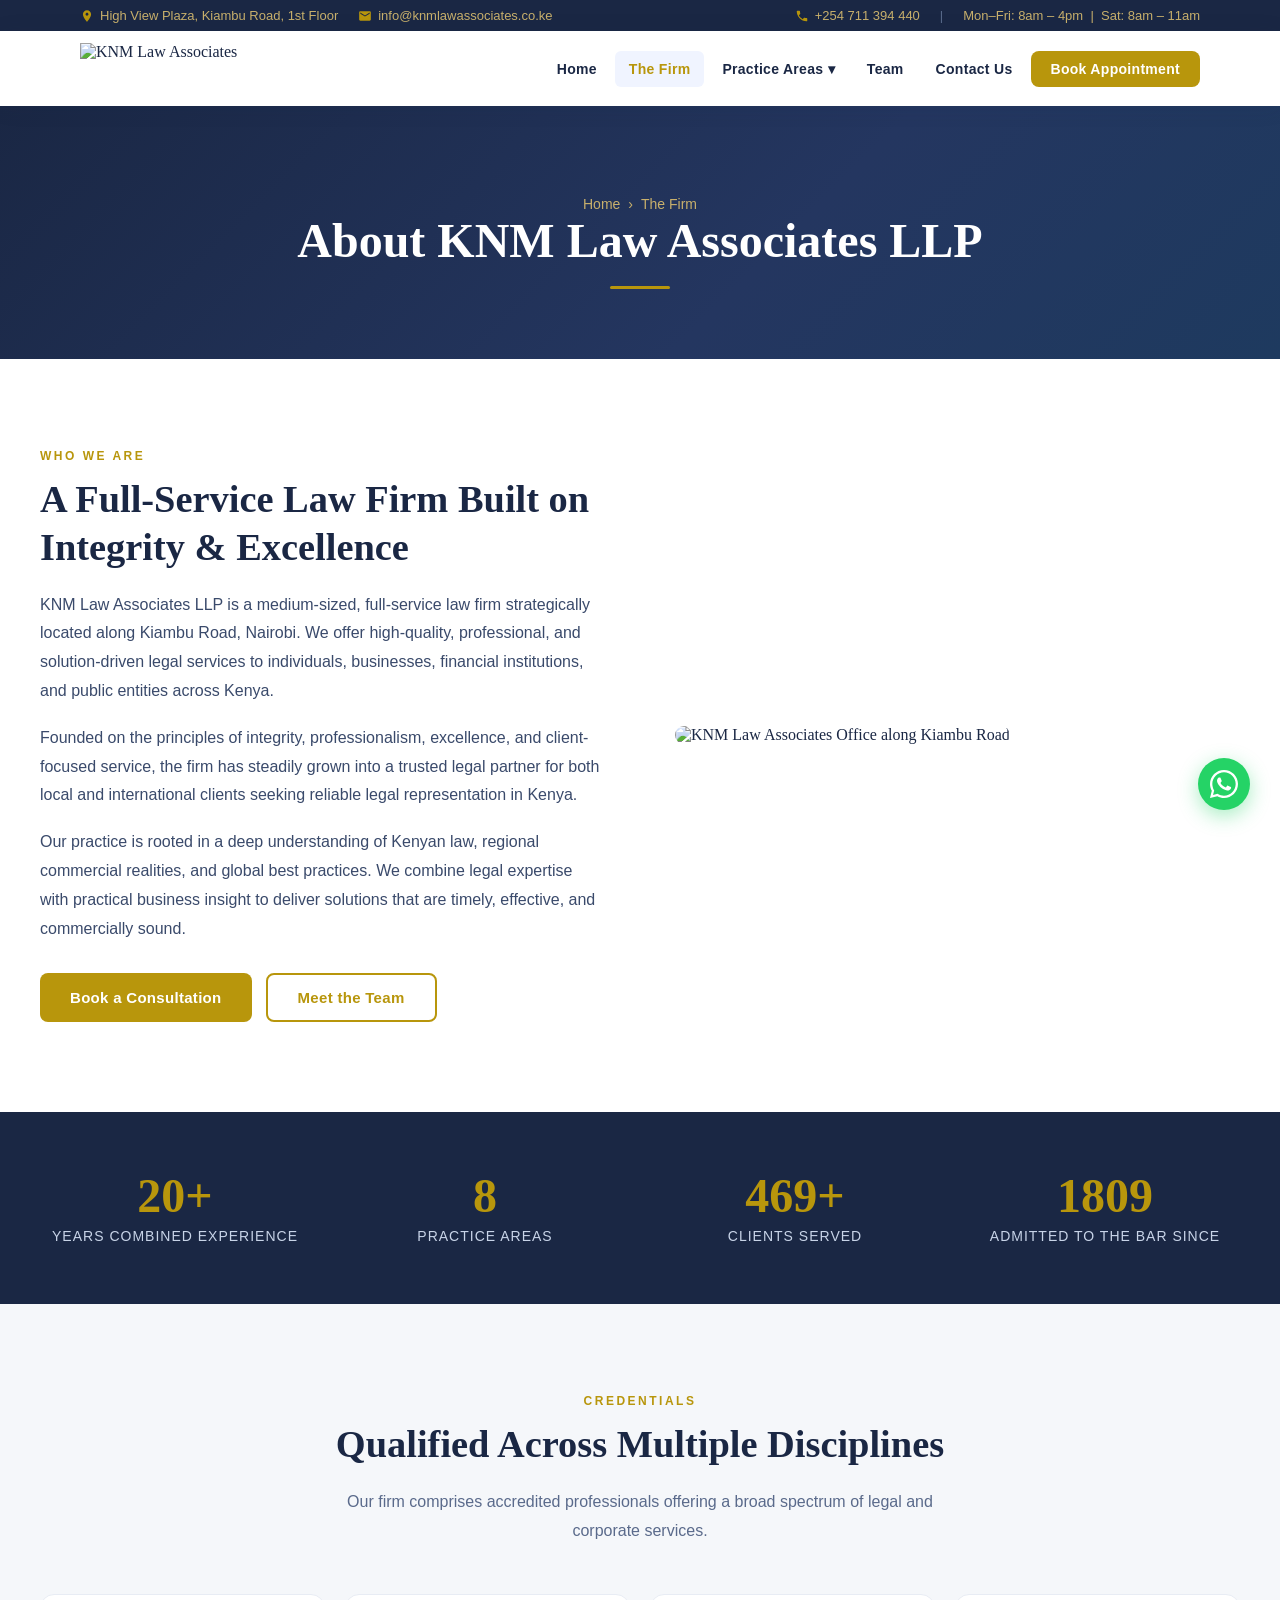
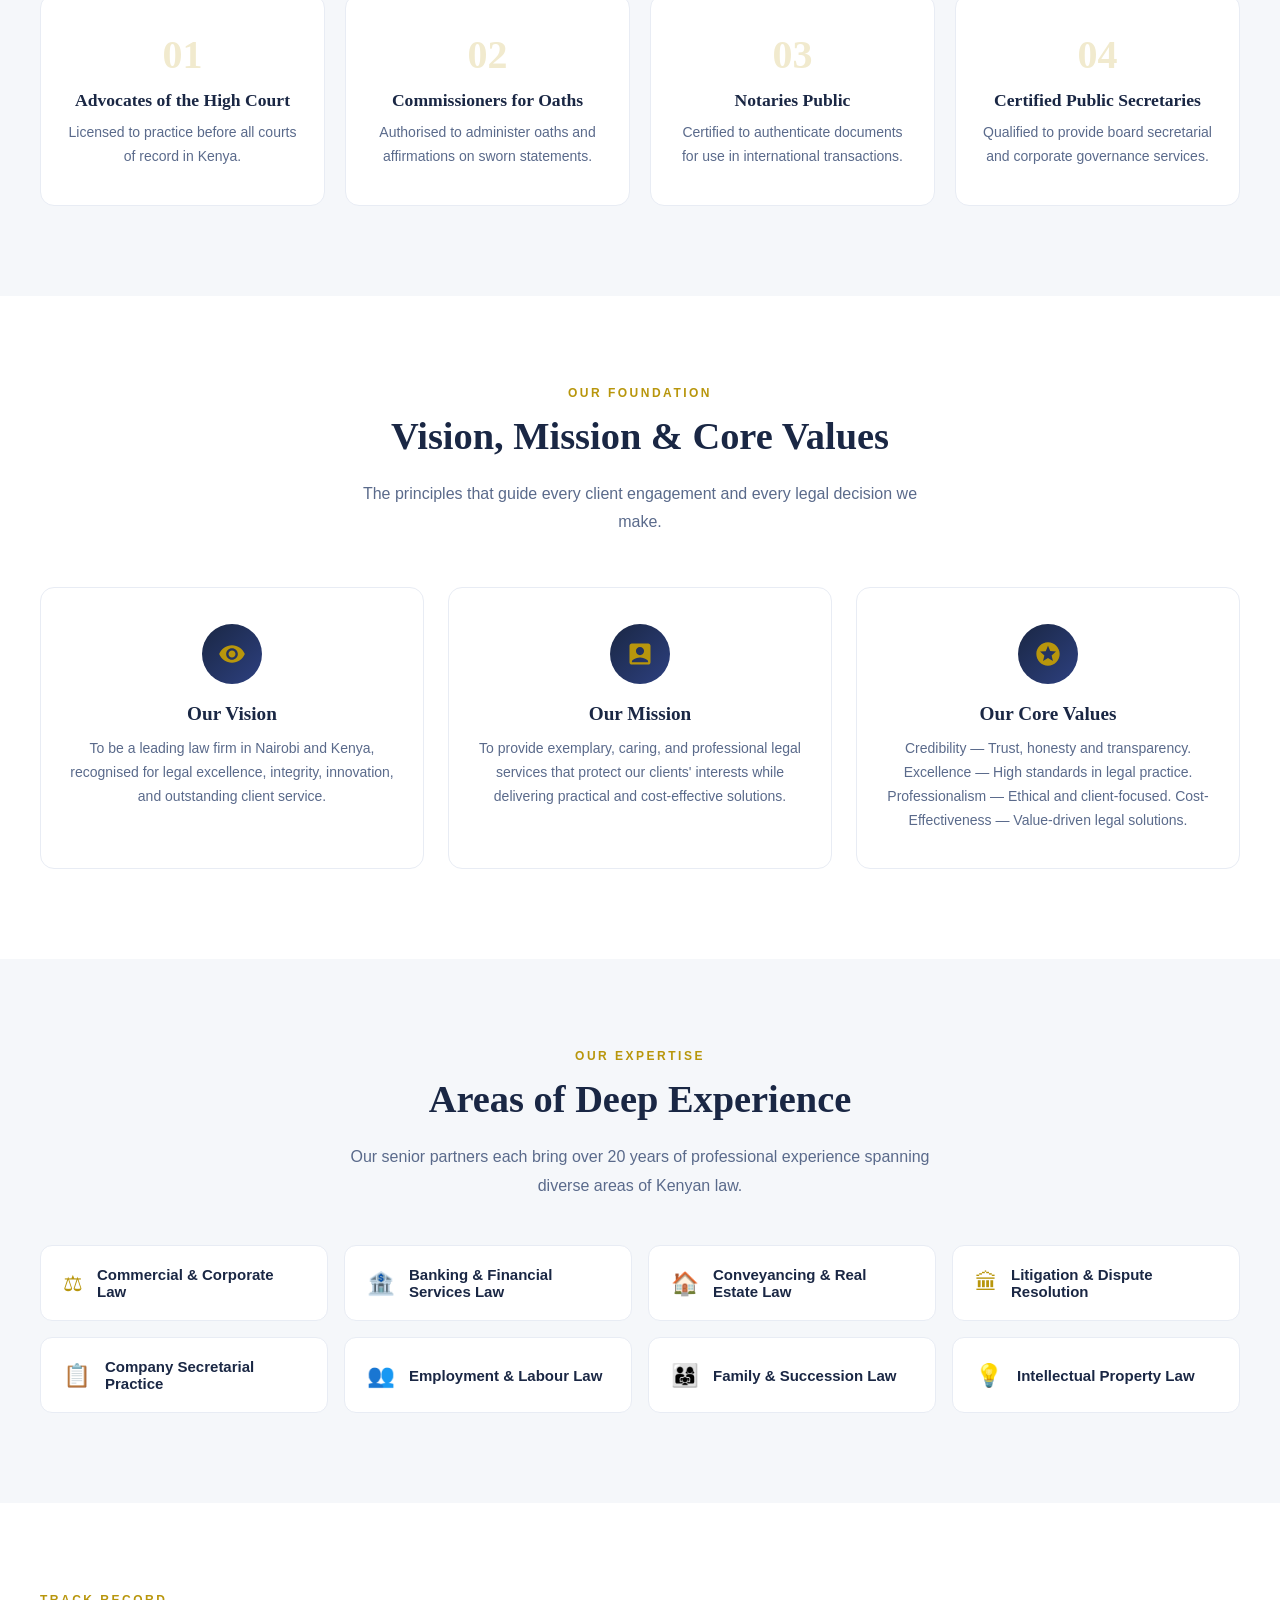
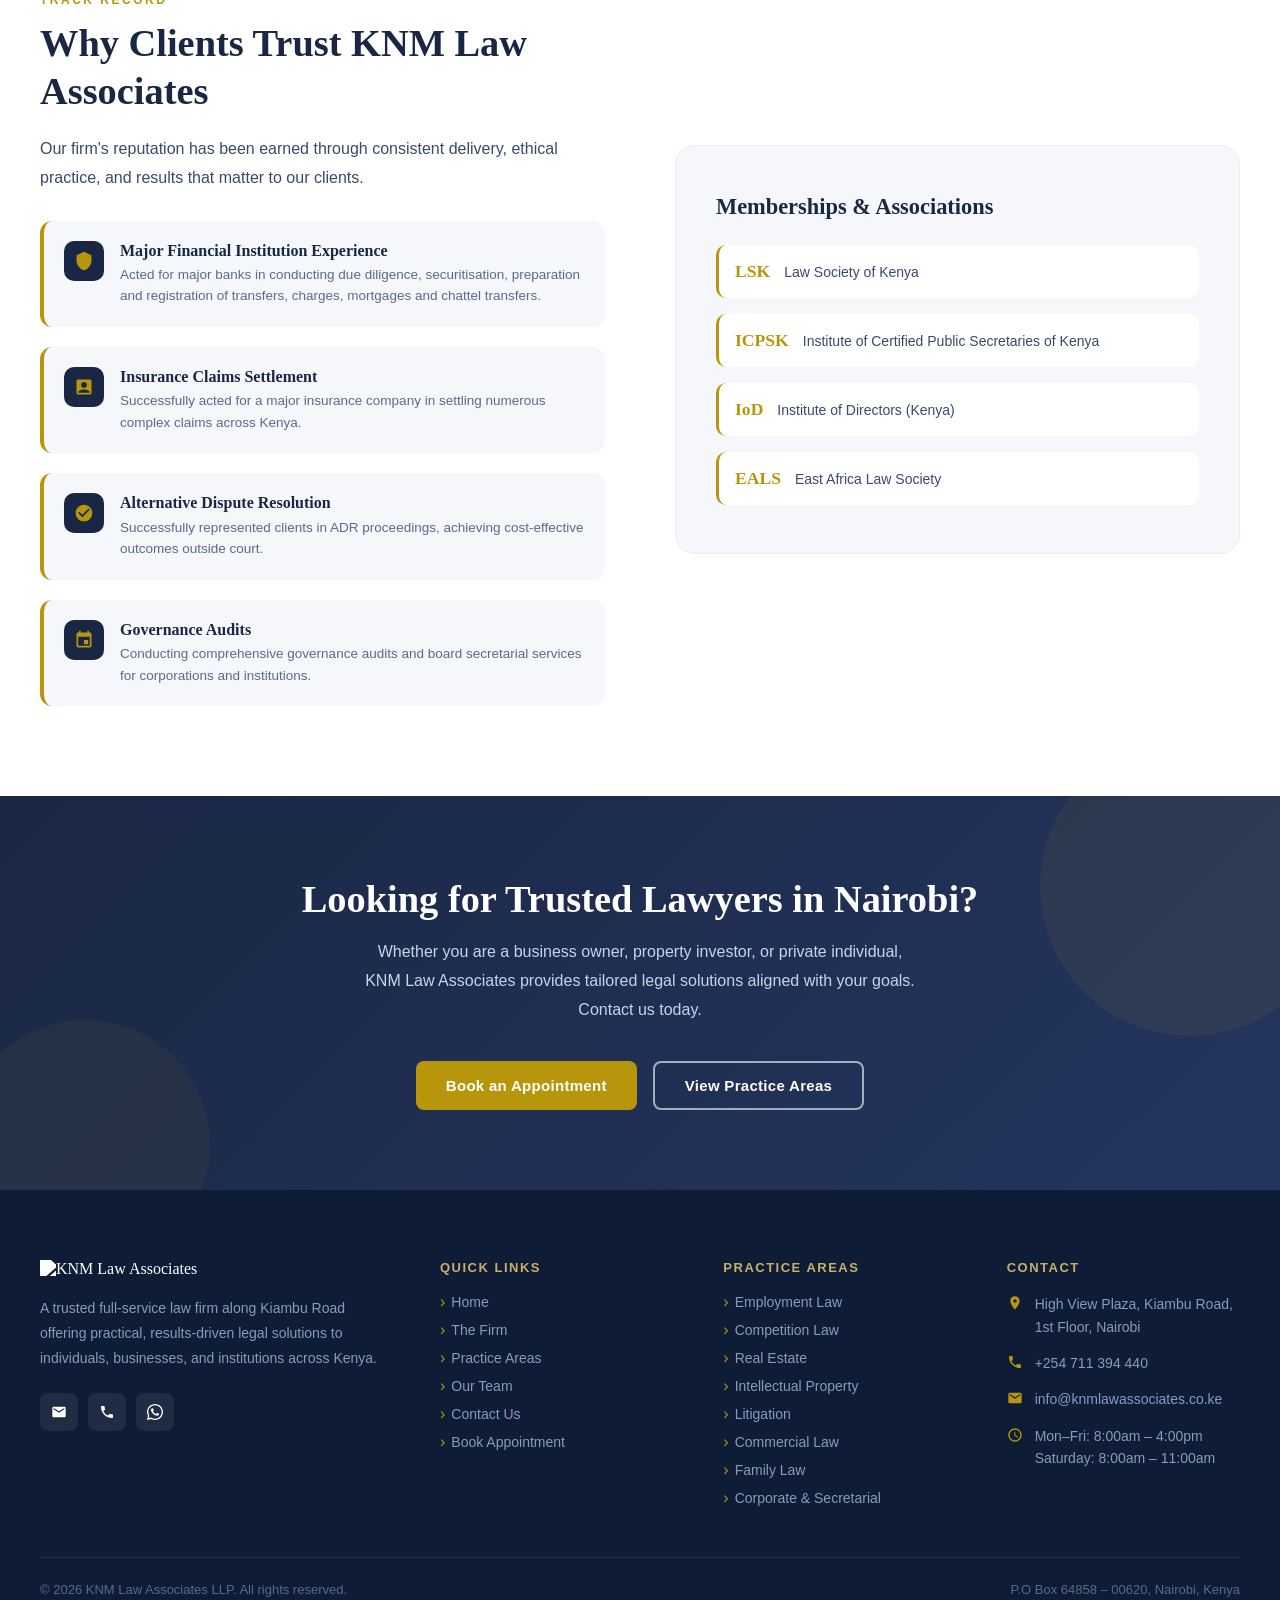
==== about.html @ 0f55688f "intial commit" ====
<!DOCTYPE html>
<html lang="en">
<head>
  <meta charset="UTF-8" />
  <meta name="viewport" content="width=device-width, initial-scale=1.0" />
  <title>The Firm – KNM Law Associates LLP | Kiambu Road, Nairobi</title>
  <meta name="description" content="KNM Law Associates LLP is a medium-sized, full-service law firm strategically located along Kiambu Road, Nairobi, offering high-quality legal services across Kenya." />
  <link rel="stylesheet" href="style.css" />
</head>
<body>

  <!-- TOP BAR -->
  <div class="topbar">
    <div class="topbar-inner">
      <div class="topbar-left">
        <a href="https://maps.google.com/?q=High+View+Plaza+Kiambu+Road" target="_blank">
          <svg viewBox="0 0 24 24" width="14" height="14" fill="#b8960c"><path d="M12 2C8.13 2 5 5.13 5 9c0 5.25 7 13 7 13s7-7.75 7-13c0-3.87-3.13-7-7-7zm0 9.5c-1.38 0-2.5-1.12-2.5-2.5s1.12-2.5 2.5-2.5 2.5 1.12 2.5 2.5-1.12 2.5-2.5 2.5z"/></svg>
          High View Plaza, Kiambu Road, 1st Floor
        </a>
        <a href="mailto:info@knmlawassociates.co.ke">
          <svg viewBox="0 0 24 24" width="14" height="14" fill="#b8960c"><path d="M20 4H4c-1.1 0-2 .9-2 2v12c0 1.1.9 2 2 2h16c1.1 0 2-.9 2-2V6c0-1.1-.9-2-2-2zm0 4l-8 5-8-5V6l8 5 8-5v2z"/></svg>
          info@knmlawassociates.co.ke
        </a>
      </div>
      <div class="topbar-right">
        <a href="tel:+254711394440">
          <svg viewBox="0 0 24 24" width="14" height="14" fill="#b8960c"><path d="M6.62 10.79c1.44 2.83 3.76 5.14 6.59 6.59l2.2-2.2c.27-.27.67-.36 1.02-.24 1.12.37 2.33.57 3.57.57.55 0 1 .45 1 1V20c0 .55-.45 1-1 1-9.39 0-17-7.61-17-17 0-.55.45-1 1-1h3.5c.55 0 1 .45 1 1 0 1.25.2 2.45.57 3.57.11.35.03.74-.25 1.02l-2.2 2.2z"/></svg>
          +254 711 394 440
        </a>
        <span style="color:#5a6a8b">|</span>
        <a href="#" style="color:#c8b06c">Mon–Fri: 8am – 4pm &nbsp;|&nbsp; Sat: 8am – 11am</a>
      </div>
    </div>
  </div>

  <!-- NAVBAR -->
  <nav class="navbar">
    <div class="nav-inner">
      <a href="index.html" class="nav-logo">
        <img src="https://www.knmlawassociates.co.ke/wp-content/uploads/2020/10/Knm-Law-Logo-All.png" alt="KNM Law Associates" />
      </a>
      <ul class="nav-links">
        <li><a href="index.html">Home</a></li>
        <li><a href="about.html" class="active">The Firm</a></li>
        <li>
          <a href="practice-areas.html">Practice Areas ▾</a>
          <ul class="dropdown">
            <li><a href="practice-areas.html#employment">Employment Law</a></li>
            <li><a href="practice-areas.html#competition">Competition Law</a></li>
            <li><a href="practice-areas.html#realestate">Real Estate &amp; Conveyancing</a></li>
            <li><a href="practice-areas.html#ip">Intellectual Property Law</a></li>
            <li><a href="practice-areas.html#litigation">Litigation &amp; Dispute Resolution</a></li>
            <li><a href="practice-areas.html#commercial">Commercial Law</a></li>
            <li><a href="practice-areas.html#family">Family Law</a></li>
            <li><a href="practice-areas.html#corporate">Corporate &amp; Company Secretarial</a></li>
          </ul>
        </li>
        <li><a href="team.html">Team</a></li>
        <li><a href="contact.html">Contact Us</a></li>
        <li><a href="contact.html" class="nav-cta">Book Appointment</a></li>
      </ul>
      <button class="hamburger" aria-label="Menu">
        <span></span><span></span><span></span>
      </button>
    </div>
    <div class="mobile-menu">
      <a href="index.html">Home</a>
      <a href="about.html">The Firm</a>
      <a href="practice-areas.html">Practice Areas</a>
      <a href="practice-areas.html#employment" class="sub">Employment Law</a>
      <a href="practice-areas.html#competition" class="sub">Competition Law</a>
      <a href="practice-areas.html#realestate" class="sub">Real Estate &amp; Conveyancing</a>
      <a href="practice-areas.html#ip" class="sub">Intellectual Property</a>
      <a href="practice-areas.html#litigation" class="sub">Litigation &amp; Dispute Resolution</a>
      <a href="practice-areas.html#commercial" class="sub">Commercial Law</a>
      <a href="practice-areas.html#family" class="sub">Family Law</a>
      <a href="practice-areas.html#corporate" class="sub">Corporate &amp; Secretarial</a>
      <a href="team.html">Team</a>
      <a href="contact.html">Contact Us</a>
      <a href="contact.html" style="background:#b8960c;color:#fff;font-weight:700;">Book Appointment</a>
    </div>
  </nav>

  <!-- PAGE HERO -->
  <div class="page-hero">
    <div class="page-hero-content">
      <div class="breadcrumb"><a href="index.html">Home</a> <span>›</span> <span>The Firm</span></div>
      <h1>About KNM Law Associates LLP</h1>
      <div class="gold-bar"></div>
    </div>
  </div>

  <!-- WHO WE ARE -->
  <section class="section">
    <div class="container">
      <div class="about-intro">
        <div class="reveal-left">
          <span class="section-label">Who We Are</span>
          <h2 class="section-title">A Full-Service Law Firm Built on Integrity &amp; Excellence</h2>
          <p style="margin-bottom:18px;">KNM Law Associates LLP is a medium-sized, full-service law firm strategically located along Kiambu Road, Nairobi. We offer high-quality, professional, and solution-driven legal services to individuals, businesses, financial institutions, and public entities across Kenya.</p>
          <p style="margin-bottom:18px;">Founded on the principles of integrity, professionalism, excellence, and client-focused service, the firm has steadily grown into a trusted legal partner for both local and international clients seeking reliable legal representation in Kenya.</p>
          <p style="margin-bottom:30px;">Our practice is rooted in a deep understanding of Kenyan law, regional commercial realities, and global best practices. We combine legal expertise with practical business insight to deliver solutions that are timely, effective, and commercially sound.</p>
          <div style="display:flex;gap:14px;flex-wrap:wrap;">
            <a href="contact.html" class="btn btn-gold">Book a Consultation</a>
            <a href="team.html" class="btn btn-outline-gold">Meet the Team</a>
          </div>
        </div>
        <div class="reveal-right">
          <img src="https://www.knmlawassociates.co.ke/wp-content/uploads/2024/06/Location-1.jpeg" alt="KNM Law Associates Office along Kiambu Road" />
        </div>
      </div>
    </div>
  </section>

  <!-- STAT STRIP -->
  <div class="stat-strip">
    <div class="container">
      <div class="stat-item reveal">
        <div class="stat-num" data-target="20" data-suffix="+">0+</div>
        <div class="stat-label">Years Combined Experience</div>
      </div>
      <div class="stat-item reveal">
        <div class="stat-num" data-target="8" data-suffix="">0</div>
        <div class="stat-label">Practice Areas</div>
      </div>
      <div class="stat-item reveal">
        <div class="stat-num" data-target="500" data-suffix="+">0+</div>
        <div class="stat-label">Clients Served</div>
      </div>
      <div class="stat-item reveal">
        <div class="stat-num" data-target="1998" data-suffix="">0</div>
        <div class="stat-label">Admitted to the Bar Since</div>
      </div>
    </div>
  </div>

  <!-- CREDENTIALS -->
  <section class="section" style="background:#f5f7fa;">
    <div class="container">
      <div class="text-center reveal">
        <span class="section-label">Credentials</span>
        <h2 class="section-title">Qualified Across Multiple Disciplines</h2>
        <p class="section-desc">Our firm comprises accredited professionals offering a broad spectrum of legal and corporate services.</p>
      </div>
      <div style="display:grid;grid-template-columns:repeat(auto-fit,minmax(220px,1fr));gap:20px;margin-top:48px;">
        <div class="value-card reveal">
          <span class="value-num">01</span>
          <h3>Advocates of the High Court</h3>
          <p>Licensed to practice before all courts of record in Kenya.</p>
        </div>
        <div class="value-card reveal">
          <span class="value-num">02</span>
          <h3>Commissioners for Oaths</h3>
          <p>Authorised to administer oaths and affirmations on sworn statements.</p>
        </div>
        <div class="value-card reveal">
          <span class="value-num">03</span>
          <h3>Notaries Public</h3>
          <p>Certified to authenticate documents for use in international transactions.</p>
        </div>
        <div class="value-card reveal">
          <span class="value-num">04</span>
          <h3>Certified Public Secretaries</h3>
          <p>Qualified to provide board secretarial and corporate governance services.</p>
        </div>
      </div>
    </div>
  </section>

  <!-- VISION / MISSION / VALUES -->
  <section class="section">
    <div class="container">
      <div class="text-center reveal">
        <span class="section-label">Our Foundation</span>
        <h2 class="section-title">Vision, Mission &amp; Core Values</h2>
        <p class="section-desc">The principles that guide every client engagement and every legal decision we make.</p>
      </div>
      <div class="about-vmc">
        <div class="vmc-card reveal">
          <div class="vmc-icon">
            <svg viewBox="0 0 24 24"><path d="M12 4.5C7 4.5 2.73 7.61 1 12c1.73 4.39 6 7.5 11 7.5s9.27-3.11 11-7.5c-1.73-4.39-6-7.5-11-7.5zM12 17c-2.76 0-5-2.24-5-5s2.24-5 5-5 5 2.24 5 5-2.24 5-5 5zm0-8c-1.66 0-3 1.34-3 3s1.34 3 3 3 3-1.34 3-3-1.34-3-3-3z"/></svg>
          </div>
          <h3>Our Vision</h3>
          <p>To be a leading law firm in Nairobi and Kenya, recognised for legal excellence, integrity, innovation, and outstanding client service.</p>
        </div>
        <div class="vmc-card reveal">
          <div class="vmc-icon">
            <svg viewBox="0 0 24 24"><path d="M19 3H5c-1.1 0-2 .9-2 2v14c0 1.1.9 2 2 2h14c1.1 0 2-.9 2-2V5c0-1.1-.9-2-2-2zm-7 3c1.93 0 3.5 1.57 3.5 3.5S13.93 13 12 13s-3.5-1.57-3.5-3.5S10.07 6 12 6zm7 13H5v-.23c0-.62.28-1.2.76-1.58C7.47 15.82 9.64 15 12 15s4.53.82 6.24 2.19c.48.38.76.97.76 1.58V19z"/></svg>
          </div>
          <h3>Our Mission</h3>
          <p>To provide exemplary, caring, and professional legal services that protect our clients' interests while delivering practical and cost-effective solutions.</p>
        </div>
        <div class="vmc-card reveal">
          <div class="vmc-icon">
            <svg viewBox="0 0 24 24"><path d="M11.99 2C6.47 2 2 6.48 2 12s4.47 10 9.99 10C17.52 22 22 17.52 22 12S17.52 2 11.99 2zm4.24 16L12 15.45 7.77 18l1.12-4.81-3.73-3.23 4.92-.42L12 5l1.92 4.53 4.92.42-3.73 3.23L16.23 18z"/></svg>
          </div>
          <h3>Our Core Values</h3>
          <p>Credibility — Trust, honesty and transparency. Excellence — High standards in legal practice. Professionalism — Ethical and client-focused. Cost-Effectiveness — Value-driven legal solutions.</p>
        </div>
      </div>
    </div>
  </section>

  <!-- EXPERTISE AREAS -->
  <section class="section" style="background:#f5f7fa;">
    <div class="container">
      <div class="text-center reveal">
        <span class="section-label">Our Expertise</span>
        <h2 class="section-title">Areas of Deep Experience</h2>
        <p class="section-desc">Our senior partners each bring over 20 years of professional experience spanning diverse areas of Kenyan law.</p>
      </div>
      <div style="display:grid;grid-template-columns:repeat(auto-fit,minmax(280px,1fr));gap:16px;margin-top:44px;">
        <div class="reveal" style="display:flex;align-items:center;gap:14px;background:#fff;padding:20px 22px;border-radius:12px;border:1px solid #e8ecf4;transition:all 0.2s;">
          <span style="color:#b8960c;font-size:1.4rem;">⚖</span>
          <span style="font-family:Arial,sans-serif;font-size:15px;color:#1a2744;font-weight:600;">Commercial &amp; Corporate Law</span>
        </div>
        <div class="reveal" style="display:flex;align-items:center;gap:14px;background:#fff;padding:20px 22px;border-radius:12px;border:1px solid #e8ecf4;">
          <span style="color:#b8960c;font-size:1.4rem;">🏦</span>
          <span style="font-family:Arial,sans-serif;font-size:15px;color:#1a2744;font-weight:600;">Banking &amp; Financial Services Law</span>
        </div>
        <div class="reveal" style="display:flex;align-items:center;gap:14px;background:#fff;padding:20px 22px;border-radius:12px;border:1px solid #e8ecf4;">
          <span style="color:#b8960c;font-size:1.4rem;">🏠</span>
          <span style="font-family:Arial,sans-serif;font-size:15px;color:#1a2744;font-weight:600;">Conveyancing &amp; Real Estate Law</span>
        </div>
        <div class="reveal" style="display:flex;align-items:center;gap:14px;background:#fff;padding:20px 22px;border-radius:12px;border:1px solid #e8ecf4;">
          <span style="color:#b8960c;font-size:1.4rem;">🏛</span>
          <span style="font-family:Arial,sans-serif;font-size:15px;color:#1a2744;font-weight:600;">Litigation &amp; Dispute Resolution</span>
        </div>
        <div class="reveal" style="display:flex;align-items:center;gap:14px;background:#fff;padding:20px 22px;border-radius:12px;border:1px solid #e8ecf4;">
          <span style="color:#b8960c;font-size:1.4rem;">📋</span>
          <span style="font-family:Arial,sans-serif;font-size:15px;color:#1a2744;font-weight:600;">Company Secretarial Practice</span>
        </div>
        <div class="reveal" style="display:flex;align-items:center;gap:14px;background:#fff;padding:20px 22px;border-radius:12px;border:1px solid #e8ecf4;">
          <span style="color:#b8960c;font-size:1.4rem;">👥</span>
          <span style="font-family:Arial,sans-serif;font-size:15px;color:#1a2744;font-weight:600;">Employment &amp; Labour Law</span>
        </div>
        <div class="reveal" style="display:flex;align-items:center;gap:14px;background:#fff;padding:20px 22px;border-radius:12px;border:1px solid #e8ecf4;">
          <span style="color:#b8960c;font-size:1.4rem;">👨‍👩‍👧</span>
          <span style="font-family:Arial,sans-serif;font-size:15px;color:#1a2744;font-weight:600;">Family &amp; Succession Law</span>
        </div>
        <div class="reveal" style="display:flex;align-items:center;gap:14px;background:#fff;padding:20px 22px;border-radius:12px;border:1px solid #e8ecf4;">
          <span style="color:#b8960c;font-size:1.4rem;">💡</span>
          <span style="font-family:Arial,sans-serif;font-size:15px;color:#1a2744;font-weight:600;">Intellectual Property Law</span>
        </div>
      </div>
    </div>
  </section>

  <!-- TRACK RECORD -->
  <section class="section">
    <div class="container">
      <div style="display:grid;grid-template-columns:1fr 1fr;gap:70px;align-items:center;">
        <div class="reveal-left">
          <span class="section-label">Track Record</span>
          <h2 class="section-title">Why Clients Trust KNM Law Associates</h2>
          <p style="margin-bottom:28px;">Our firm's reputation has been earned through consistent delivery, ethical practice, and results that matter to our clients.</p>
          <ul class="why-list">
            <li>
              <div class="why-icon">
                <svg viewBox="0 0 24 24"><path d="M12 1L3 5v6c0 5.55 3.84 10.74 9 12 5.16-1.26 9-6.45 9-12V5l-9-4z"/></svg>
              </div>
              <div class="why-text">
                <h4>Major Financial Institution Experience</h4>
                <p>Acted for major banks in conducting due diligence, securitisation, preparation and registration of transfers, charges, mortgages and chattel transfers.</p>
              </div>
            </li>
            <li>
              <div class="why-icon">
                <svg viewBox="0 0 24 24"><path d="M19 3H5c-1.1 0-2 .9-2 2v14c0 1.1.9 2 2 2h14c1.1 0 2-.9 2-2V5c0-1.1-.9-2-2-2zm-7 3c1.93 0 3.5 1.57 3.5 3.5S13.93 13 12 13s-3.5-1.57-3.5-3.5S10.07 6 12 6zm7 13H5v-.23c0-.62.28-1.2.76-1.58C7.47 15.82 9.64 15 12 15s4.53.82 6.24 2.19c.48.38.76.97.76 1.58V19z"/></svg>
              </div>
              <div class="why-text">
                <h4>Insurance Claims Settlement</h4>
                <p>Successfully acted for a major insurance company in settling numerous complex claims across Kenya.</p>
              </div>
            </li>
            <li>
              <div class="why-icon">
                <svg viewBox="0 0 24 24"><path d="M12 2C6.48 2 2 6.48 2 12s4.48 10 10 10 10-4.48 10-10S17.52 2 12 2zm-2 15l-5-5 1.41-1.41L10 14.17l7.59-7.59L19 8l-9 9z"/></svg>
              </div>
              <div class="why-text">
                <h4>Alternative Dispute Resolution</h4>
                <p>Successfully represented clients in ADR proceedings, achieving cost-effective outcomes outside court.</p>
              </div>
            </li>
            <li>
              <div class="why-icon">
                <svg viewBox="0 0 24 24"><path d="M17 12h-5v5h5v-5zM16 1v2H8V1H6v2H5c-1.11 0-1.99.9-1.99 2L3 19c0 1.1.89 2 2 2h14c1.1 0 2-.9 2-2V5c0-1.1-.9-2-2-2h-1V1h-2zm3 18H5V8h14v11z"/></svg>
              </div>
              <div class="why-text">
                <h4>Governance Audits</h4>
                <p>Conducting comprehensive governance audits and board secretarial services for corporations and institutions.</p>
              </div>
            </li>
          </ul>
        </div>
        <div class="reveal-right" style="background:#f5f7fa;border-radius:20px;padding:48px 40px;border:1px solid #e8ecf4;">
          <h3 style="font-size:1.4rem;margin-bottom:24px;color:#1a2744;">Memberships &amp; Associations</h3>
          <div style="display:flex;flex-direction:column;gap:16px;">
            <div style="display:flex;align-items:center;gap:14px;padding:16px;background:#fff;border-radius:10px;border-left:3px solid #b8960c;">
              <span style="color:#b8960c;font-weight:900;font-family:Georgia,serif;font-size:1.1rem;">LSK</span>
              <span style="font-family:Arial,sans-serif;font-size:14px;color:#3a4a6b;">Law Society of Kenya</span>
            </div>
            <div style="display:flex;align-items:center;gap:14px;padding:16px;background:#fff;border-radius:10px;border-left:3px solid #b8960c;">
              <span style="color:#b8960c;font-weight:900;font-family:Georgia,serif;font-size:1.1rem;">ICPSK</span>
              <span style="font-family:Arial,sans-serif;font-size:14px;color:#3a4a6b;">Institute of Certified Public Secretaries of Kenya</span>
            </div>
            <div style="display:flex;align-items:center;gap:14px;padding:16px;background:#fff;border-radius:10px;border-left:3px solid #b8960c;">
              <span style="color:#b8960c;font-weight:900;font-family:Georgia,serif;font-size:1.1rem;">IoD</span>
              <span style="font-family:Arial,sans-serif;font-size:14px;color:#3a4a6b;">Institute of Directors (Kenya)</span>
            </div>
            <div style="display:flex;align-items:center;gap:14px;padding:16px;background:#fff;border-radius:10px;border-left:3px solid #b8960c;">
              <span style="color:#b8960c;font-weight:900;font-family:Georgia,serif;font-size:1.1rem;">EALS</span>
              <span style="font-family:Arial,sans-serif;font-size:14px;color:#3a4a6b;">East Africa Law Society</span>
            </div>
          </div>
        </div>
      </div>
    </div>
  </section>

  <!-- CTA BAND -->
  <div class="cta-band">
    <div class="container">
      <h2 class="reveal">Looking for Trusted Lawyers in Nairobi?</h2>
      <p class="reveal">Whether you are a business owner, property investor, or private individual, KNM Law Associates provides tailored legal solutions aligned with your goals. Contact us today.</p>
      <div class="cta-buttons reveal">
        <a href="contact.html" class="btn btn-gold">Book an Appointment</a>
        <a href="practice-areas.html" class="btn btn-outline">View Practice Areas</a>
      </div>
    </div>
  </div>

  <!-- FOOTER -->
  <footer>
    <div class="footer-grid">
      <div class="footer-brand">
        <img src="https://www.knmlawassociates.co.ke/wp-content/uploads/2020/10/Knm-Law-Logo-All.png" alt="KNM Law Associates" />
        <p>A trusted full-service law firm along Kiambu Road offering practical, results-driven legal solutions to individuals, businesses, and institutions across Kenya.</p>
        <div class="footer-social">
          <a href="mailto:info@knmlawassociates.co.ke" title="Email">
            <svg viewBox="0 0 24 24"><path d="M20 4H4c-1.1 0-2 .9-2 2v12c0 1.1.9 2 2 2h16c1.1 0 2-.9 2-2V6c0-1.1-.9-2-2-2zm0 4l-8 5-8-5V6l8 5 8-5v2z"/></svg>
          </a>
          <a href="tel:+254711394440" title="Call">
            <svg viewBox="0 0 24 24"><path d="M6.62 10.79c1.44 2.83 3.76 5.14 6.59 6.59l2.2-2.2c.27-.27.67-.36 1.02-.24 1.12.37 2.33.57 3.57.57.55 0 1 .45 1 1V20c0 .55-.45 1-1 1-9.39 0-17-7.61-17-17 0-.55.45-1 1-1h3.5c.55 0 1 .45 1 1 0 1.25.2 2.45.57 3.57.11.35.03.74-.25 1.02l-2.2 2.2z"/></svg>
          </a>
          <a href="https://wa.me/254711394440" title="WhatsApp">
            <svg viewBox="0 0 24 24"><path d="M17.472 14.382c-.297-.149-1.758-.867-2.03-.967-.273-.099-.471-.148-.67.15-.197.297-.767.966-.94 1.164-.173.199-.347.223-.644.075-.297-.15-1.255-.463-2.39-1.475-.883-.788-1.48-1.761-1.653-2.059-.173-.297-.018-.458.13-.606.134-.133.298-.347.446-.52.149-.174.198-.298.298-.497.099-.198.05-.371-.025-.52-.075-.149-.669-1.612-.916-2.207-.242-.579-.487-.5-.669-.51-.173-.008-.371-.01-.57-.01-.198 0-.52.074-.792.372-.272.297-1.04 1.016-1.04 2.479 0 1.462 1.065 2.875 1.213 3.074.149.198 2.096 3.2 5.077 4.487.709.306 1.262.489 1.694.625.712.227 1.36.195 1.871.118.571-.085 1.758-.719 2.006-1.413.248-.694.248-1.289.173-1.413-.074-.124-.272-.198-.57-.347zM12 0C5.373 0 0 5.373 0 12c0 2.139.566 4.147 1.547 5.886L0 24l6.293-1.528C8.012 23.459 9.968 24 12 24c6.627 0 12-5.373 12-12S18.627 0 12 0zm0 22c-1.891 0-3.658-.498-5.189-1.367l-.371-.219-3.839.932.977-3.727-.24-.386C2.55 15.556 2 13.839 2 12 2 6.477 6.477 2 12 2s10 4.477 10 10-4.477 10-10 10z"/></svg>
          </a>
        </div>
      </div>
      <div class="footer-col">
        <h4>Quick Links</h4>
        <ul>
          <li><a href="index.html">Home</a></li>
          <li><a href="about.html">The Firm</a></li>
          <li><a href="practice-areas.html">Practice Areas</a></li>
          <li><a href="team.html">Our Team</a></li>
          <li><a href="contact.html">Contact Us</a></li>
          <li><a href="contact.html">Book Appointment</a></li>
        </ul>
      </div>
      <div class="footer-col">
        <h4>Practice Areas</h4>
        <ul>
          <li><a href="practice-areas.html#employment">Employment Law</a></li>
          <li><a href="practice-areas.html#competition">Competition Law</a></li>
          <li><a href="practice-areas.html#realestate">Real Estate</a></li>
          <li><a href="practice-areas.html#ip">Intellectual Property</a></li>
          <li><a href="practice-areas.html#litigation">Litigation</a></li>
          <li><a href="practice-areas.html#commercial">Commercial Law</a></li>
          <li><a href="practice-areas.html#family">Family Law</a></li>
          <li><a href="practice-areas.html#corporate">Corporate &amp; Secretarial</a></li>
        </ul>
      </div>
      <div class="footer-col">
        <h4>Contact</h4>
        <div class="footer-contact-item">
          <svg viewBox="0 0 24 24"><path d="M12 2C8.13 2 5 5.13 5 9c0 5.25 7 13 7 13s7-7.75 7-13c0-3.87-3.13-7-7-7zm0 9.5c-1.38 0-2.5-1.12-2.5-2.5s1.12-2.5 2.5-2.5 2.5 1.12 2.5 2.5-1.12 2.5-2.5 2.5z"/></svg>
          <span>High View Plaza, Kiambu Road, 1st Floor, Nairobi</span>
        </div>
        <div class="footer-contact-item">
          <svg viewBox="0 0 24 24"><path d="M6.62 10.79c1.44 2.83 3.76 5.14 6.59 6.59l2.2-2.2c.27-.27.67-.36 1.02-.24 1.12.37 2.33.57 3.57.57.55 0 1 .45 1 1V20c0 .55-.45 1-1 1-9.39 0-17-7.61-17-17 0-.55.45-1 1-1h3.5c.55 0 1 .45 1 1 0 1.25.2 2.45.57 3.57.11.35.03.74-.25 1.02l-2.2 2.2z"/></svg>
          <span><a href="tel:+254711394440">+254 711 394 440</a></span>
        </div>
        <div class="footer-contact-item">
          <svg viewBox="0 0 24 24"><path d="M20 4H4c-1.1 0-2 .9-2 2v12c0 1.1.9 2 2 2h16c1.1 0 2-.9 2-2V6c0-1.1-.9-2-2-2zm0 4l-8 5-8-5V6l8 5 8-5v2z"/></svg>
          <span><a href="mailto:info@knmlawassociates.co.ke">info@knmlawassociates.co.ke</a></span>
        </div>
        <div class="footer-contact-item">
          <svg viewBox="0 0 24 24"><path d="M11.99 2C6.47 2 2 6.48 2 12s4.47 10 9.99 10C17.52 22 22 17.52 22 12S17.52 2 11.99 2zM12 20c-4.42 0-8-3.58-8-8s3.58-8 8-8 8 3.58 8 8-3.58 8-8 8zm.5-13H11v6l5.25 3.15.75-1.23-4.5-2.67V7z"/></svg>
          <span>Mon–Fri: 8:00am – 4:00pm<br />Saturday: 8:00am – 11:00am</span>
        </div>
      </div>
    </div>
    <div class="footer-bottom">
      <p>© 2026 KNM Law Associates LLP. All rights reserved.</p>
      <p>P.O Box 64858 – 00620, Nairobi, Kenya</p>
    </div>
  </footer>

  <button id="scrollTop" aria-label="Scroll to top">
    <svg viewBox="0 0 24 24"><path d="M7.41 15.41L12 10.83l4.59 4.58L18 14l-6-6-6 6z"/></svg>
  </button>
  <a class="wa-float" href="https://wa.me/254711394440" target="_blank" aria-label="WhatsApp">
    <svg viewBox="0 0 24 24"><path d="M17.472 14.382c-.297-.149-1.758-.867-2.03-.967-.273-.099-.471-.148-.67.15-.197.297-.767.966-.94 1.164-.173.199-.347.223-.644.075-.297-.15-1.255-.463-2.39-1.475-.883-.788-1.48-1.761-1.653-2.059-.173-.297-.018-.458.13-.606.134-.133.298-.347.446-.52.149-.174.198-.298.298-.497.099-.198.05-.371-.025-.52-.075-.149-.669-1.612-.916-2.207-.242-.579-.487-.5-.669-.51-.173-.008-.371-.01-.57-.01-.198 0-.52.074-.792.372-.272.297-1.04 1.016-1.04 2.479 0 1.462 1.065 2.875 1.213 3.074.149.198 2.096 3.2 5.077 4.487.709.306 1.262.489 1.694.625.712.227 1.36.195 1.871.118.571-.085 1.758-.719 2.006-1.413.248-.694.248-1.289.173-1.413-.074-.124-.272-.198-.57-.347zM12 0C5.373 0 0 5.373 0 12c0 2.139.566 4.147 1.547 5.886L0 24l6.293-1.528C8.012 23.459 9.968 24 12 24c6.627 0 12-5.373 12-12S18.627 0 12 0zm0 22c-1.891 0-3.658-.498-5.189-1.367l-.371-.219-3.839.932.977-3.727-.24-.386C2.55 15.556 2 13.839 2 12 2 6.477 6.477 2 12 2s10 4.477 10 10-4.477 10-10 10z"/></svg>
  </a>

  <script src="main.js"></script>
</body>
</html>
---- style.css ----
/* ============================================
   KNM LAW ASSOCIATES – MODERN REDESIGN
   Colors: Navy #1a2744, Gold #b8960c, White #ffffff, Light #f5f7fa
   ============================================ */

* {
  margin: 0;
  padding: 0;
  box-sizing: border-box;
}

html {
  scroll-behavior: smooth;
}

body {
  font-family: 'Georgia', serif;
  color: #1a2744;
  background: #ffffff;
  overflow-x: hidden;
}

/* ── TYPOGRAPHY ── */
h1, h2, h3, h4, h5 {
  font-family: 'Georgia', serif;
  color: #1a2744;
  line-height: 1.2;
}

p {
  font-family: Arial, sans-serif;
  line-height: 1.8;
  color: #3a4a6b;
}

a {
  text-decoration: none;
  color: inherit;
}

/* ── TOP BAR ── */
.topbar {
  background: #1a2744;
  padding: 8px 0;
  font-family: Arial, sans-serif;
  font-size: 13px;
}

.topbar-inner {
  max-width: 1200px;
  margin: 0 auto;
  padding: 0 40px;
  display: flex;
  justify-content: space-between;
  align-items: center;
  gap: 12px;
  flex-wrap: wrap;
}

.topbar a {
  color: #c8b06c;
  display: flex;
  align-items: center;
  gap: 6px;
  transition: color 0.2s;
}

.topbar a:hover {
  color: #ffffff;
}

.topbar-left, .topbar-right {
  display: flex;
  align-items: center;
  gap: 20px;
}

/* ── NAVBAR ── */
.navbar {
  background: #ffffff;
  position: sticky;
  top: 0;
  z-index: 1000;
  box-shadow: 0 2px 20px rgba(26, 39, 68, 0.10);
  transition: box-shadow 0.3s;
}

.navbar.scrolled {
  box-shadow: 0 4px 30px rgba(26, 39, 68, 0.18);
}

.nav-inner {
  max-width: 1200px;
  margin: 0 auto;
  padding: 0 40px;
  display: flex;
  align-items: center;
  justify-content: space-between;
  height: 75px;
}

.nav-logo {
  display: flex;
  align-items: center;
  gap: 12px;
}

.nav-logo img {
  height: 52px;
  width: auto;
}

.nav-links {
  display: flex;
  align-items: center;
  gap: 4px;
  list-style: none;
}

.nav-links > li {
  position: relative;
}

.nav-links > li > a {
  display: block;
  padding: 10px 14px;
  font-family: Arial, sans-serif;
  font-size: 14px;
  font-weight: 600;
  color: #1a2744;
  letter-spacing: 0.3px;
  border-radius: 6px;
  transition: background 0.2s, color 0.2s;
  white-space: nowrap;
}

.nav-links > li > a:hover,
.nav-links > li > a.active {
  background: #f0f4ff;
  color: #b8960c;
}

/* dropdown */
.dropdown {
  position: absolute;
  top: calc(100% + 8px);
  left: 0;
  background: #ffffff;
  border: 1px solid #e8ecf4;
  border-radius: 10px;
  padding: 8px 0;
  min-width: 240px;
  box-shadow: 0 12px 40px rgba(26, 39, 68, 0.14);
  opacity: 0;
  visibility: hidden;
  transform: translateY(-8px);
  transition: all 0.25s ease;
  z-index: 999;
}

.nav-links > li:hover .dropdown {
  opacity: 1;
  visibility: visible;
  transform: translateY(0);
}

.dropdown li a {
  display: block;
  padding: 10px 20px;
  font-family: Arial, sans-serif;
  font-size: 13.5px;
  color: #3a4a6b;
  transition: background 0.2s, color 0.2s;
}

.dropdown li a:hover {
  background: #f5f7fa;
  color: #b8960c;
}

.dropdown li a::before {
  content: '→ ';
  opacity: 0;
  transition: opacity 0.2s;
}

.dropdown li a:hover::before {
  opacity: 1;
}

.nav-cta {
  background: #b8960c !important;
  color: #ffffff !important;
  border-radius: 8px !important;
  padding: 10px 20px !important;
}

.nav-cta:hover {
  background: #9a7a08 !important;
  color: #ffffff !important;
}

/* hamburger */
.hamburger {
  display: none;
  flex-direction: column;
  gap: 5px;
  cursor: pointer;
  padding: 6px;
  background: none;
  border: none;
}

.hamburger span {
  display: block;
  width: 24px;
  height: 2px;
  background: #1a2744;
  border-radius: 2px;
  transition: all 0.3s;
}

.hamburger.open span:nth-child(1) { transform: rotate(45deg) translate(5px, 5px); }
.hamburger.open span:nth-child(2) { opacity: 0; }
.hamburger.open span:nth-child(3) { transform: rotate(-45deg) translate(5px, -5px); }

/* mobile menu */
.mobile-menu {
  display: none;
  background: #ffffff;
  border-top: 2px solid #b8960c;
  padding: 16px 0;
}

.mobile-menu.open {
  display: block;
}

.mobile-menu a {
  display: block;
  padding: 12px 40px;
  font-family: Arial, sans-serif;
  font-size: 14px;
  color: #1a2744;
  border-bottom: 1px solid #f0f0f0;
  transition: background 0.2s, color 0.2s;
}

.mobile-menu a:hover {
  background: #f5f7fa;
  color: #b8960c;
}

.mobile-menu a.sub {
  padding-left: 60px;
  font-size: 13px;
  color: #3a4a6b;
}

/* ── PAGE HERO (inner pages) ── */
.page-hero {
  background: linear-gradient(135deg, #1a2744 0%, #243660 60%, #1e3a5f 100%);
  padding: 90px 40px 70px;
  text-align: center;
  position: relative;
  overflow: hidden;
}

.page-hero::before {
  content: '';
  position: absolute;
  inset: 0;
  background: url('https://www.knmlawassociates.co.ke/wp-content/uploads/2020/10/Building-background.jpg') center/cover no-repeat;
  opacity: 0.08;
}

.page-hero-content {
  position: relative;
  z-index: 1;
}

.page-hero h1 {
  font-size: clamp(2rem, 4vw, 3rem);
  color: #ffffff;
  margin-bottom: 16px;
}

.page-hero .breadcrumb {
  font-family: Arial, sans-serif;
  font-size: 14px;
  color: #c8b06c;
  display: flex;
  align-items: center;
  justify-content: center;
  gap: 8px;
}

.page-hero .breadcrumb a {
  color: #c8b06c;
  transition: color 0.2s;
}

.page-hero .breadcrumb a:hover { color: #ffffff; }

.gold-bar {
  width: 60px;
  height: 3px;
  background: #b8960c;
  margin: 16px auto 0;
  border-radius: 2px;
}

/* ── BUTTONS ── */
.btn {
  display: inline-flex;
  align-items: center;
  gap: 8px;
  padding: 14px 30px;
  border-radius: 8px;
  font-family: Arial, sans-serif;
  font-size: 15px;
  font-weight: 700;
  cursor: pointer;
  border: none;
  transition: all 0.25s ease;
  letter-spacing: 0.3px;
}

.btn-gold {
  background: #b8960c;
  color: #ffffff;
}

.btn-gold:hover {
  background: #9a7a08;
  transform: translateY(-2px);
  box-shadow: 0 8px 24px rgba(184, 150, 12, 0.35);
}

.btn-navy {
  background: #1a2744;
  color: #ffffff;
}

.btn-navy:hover {
  background: #243660;
  transform: translateY(-2px);
  box-shadow: 0 8px 24px rgba(26, 39, 68, 0.30);
}

.btn-outline {
  background: transparent;
  color: #ffffff;
  border: 2px solid rgba(255,255,255,0.6);
}

.btn-outline:hover {
  background: rgba(255,255,255,0.1);
  border-color: #ffffff;
  transform: translateY(-2px);
}

.btn-outline-gold {
  background: transparent;
  color: #b8960c;
  border: 2px solid #b8960c;
}

.btn-outline-gold:hover {
  background: #b8960c;
  color: #ffffff;
}

/* ── SECTIONS ── */
.section {
  padding: 90px 40px;
}

.section-sm {
  padding: 60px 40px;
}

.container {
  max-width: 1200px;
  margin: 0 auto;
}

.section-label {
  font-family: Arial, sans-serif;
  font-size: 12px;
  font-weight: 700;
  letter-spacing: 2.5px;
  text-transform: uppercase;
  color: #b8960c;
  display: block;
  margin-bottom: 12px;
}

.section-title {
  font-size: clamp(1.8rem, 3vw, 2.6rem);
  margin-bottom: 20px;
  line-height: 1.25;
}

.section-desc {
  font-family: Arial, sans-serif;
  font-size: 16px;
  color: #5a6a8b;
  max-width: 600px;
  line-height: 1.8;
}

.text-center { text-align: center; }
.text-center .section-desc { margin: 0 auto; }

/* ── STAT STRIP ── */
.stat-strip {
  background: #1a2744;
  padding: 60px 40px;
}

.stat-strip .container {
  display: grid;
  grid-template-columns: repeat(4, 1fr);
  gap: 40px;
  text-align: center;
}

.stat-item .stat-num {
  font-size: 3rem;
  font-weight: 900;
  color: #b8960c;
  font-family: Georgia, serif;
  line-height: 1;
}

.stat-item .stat-label {
  font-family: Arial, sans-serif;
  font-size: 14px;
  color: #c8d4e8;
  margin-top: 8px;
  text-transform: uppercase;
  letter-spacing: 1px;
}

/* ── PRACTICE AREA CARDS ── */
.practice-grid {
  display: grid;
  grid-template-columns: repeat(auto-fit, minmax(270px, 1fr));
  gap: 24px;
  margin-top: 50px;
}

.practice-card {
  background: #ffffff;
  border: 1px solid #e8ecf4;
  border-radius: 14px;
  padding: 36px 28px;
  transition: all 0.3s ease;
  position: relative;
  overflow: hidden;
  cursor: pointer;
}

.practice-card::after {
  content: '';
  position: absolute;
  bottom: 0;
  left: 0;
  right: 0;
  height: 3px;
  background: #b8960c;
  transform: scaleX(0);
  transition: transform 0.3s ease;
}

.practice-card:hover {
  transform: translateY(-6px);
  box-shadow: 0 20px 50px rgba(26, 39, 68, 0.12);
  border-color: #b8960c;
}

.practice-card:hover::after {
  transform: scaleX(1);
}

.practice-icon {
  width: 56px;
  height: 56px;
  background: linear-gradient(135deg, #1a2744, #2d4080);
  border-radius: 14px;
  display: flex;
  align-items: center;
  justify-content: center;
  margin-bottom: 20px;
}

.practice-icon svg {
  width: 28px;
  height: 28px;
  fill: #b8960c;
}

.practice-card h3 {
  font-size: 1.1rem;
  margin-bottom: 12px;
  color: #1a2744;
}

.practice-card p {
  font-size: 14px;
  color: #5a6a8b;
  line-height: 1.7;
}

.practice-card .card-link {
  display: inline-flex;
  align-items: center;
  gap: 6px;
  font-family: Arial, sans-serif;
  font-size: 13px;
  font-weight: 700;
  color: #b8960c;
  margin-top: 18px;
  transition: gap 0.2s;
}

.practice-card:hover .card-link {
  gap: 10px;
}

/* ── WHY CHOOSE ── */
.why-grid {
  display: grid;
  grid-template-columns: 1fr 1fr;
  gap: 60px;
  align-items: center;
  margin-top: 50px;
}

.why-list {
  list-style: none;
  display: flex;
  flex-direction: column;
  gap: 20px;
}

.why-list li {
  display: flex;
  align-items: flex-start;
  gap: 16px;
  padding: 20px;
  background: #f5f7fa;
  border-radius: 12px;
  border-left: 4px solid #b8960c;
  transition: background 0.2s;
}

.why-list li:hover {
  background: #eef1f8;
}

.why-icon {
  width: 40px;
  height: 40px;
  background: #1a2744;
  border-radius: 10px;
  display: flex;
  align-items: center;
  justify-content: center;
  flex-shrink: 0;
}

.why-icon svg {
  width: 20px;
  height: 20px;
  fill: #b8960c;
}

.why-text h4 {
  font-size: 1rem;
  margin-bottom: 4px;
}

.why-text p {
  font-size: 13.5px;
  color: #5a6a8b;
  line-height: 1.6;
}

.why-image {
  position: relative;
}

.why-image img {
  width: 100%;
  height: 480px;
  object-fit: cover;
  border-radius: 16px;
}

.why-image .badge {
  position: absolute;
  bottom: 30px;
  left: -20px;
  background: #b8960c;
  color: #ffffff;
  padding: 18px 24px;
  border-radius: 12px;
  font-family: Georgia, serif;
  box-shadow: 0 10px 30px rgba(184, 150, 12, 0.4);
}

.why-image .badge strong {
  display: block;
  font-size: 2rem;
  line-height: 1;
}

.why-image .badge span {
  font-family: Arial, sans-serif;
  font-size: 12px;
  opacity: 0.9;
}

/* ── TEAM CARDS ── */
.team-grid {
  display: grid;
  grid-template-columns: repeat(auto-fit, minmax(300px, 1fr));
  gap: 30px;
  margin-top: 50px;
}

.team-card {
  background: #ffffff;
  border-radius: 16px;
  overflow: hidden;
  border: 1px solid #e8ecf4;
  transition: all 0.3s ease;
}

.team-card:hover {
  transform: translateY(-6px);
  box-shadow: 0 20px 50px rgba(26, 39, 68, 0.12);
}

.team-img {
  width: 100%;
  height: 300px;
  object-fit: contain;
  object-position: top center;
  display: block;

}

.team-body {
  padding: 28px;
}

.team-body h3 {
  font-size: 1.2rem;
  margin-bottom: 4px;
}

.team-role {
  font-family: Arial, sans-serif;
  font-size: 13px;
  color: #b8960c;
  font-weight: 700;
  text-transform: uppercase;
  letter-spacing: 1px;
  margin-bottom: 14px;
  display: block;
}

.team-body p {
  font-size: 14px;
  color: #5a6a8b;
  line-height: 1.7;
  margin-bottom: 18px;
}

.team-tags {
  display: flex;
  flex-wrap: wrap;
  gap: 8px;
  margin-bottom: 18px;
}

.tag {
  font-family: Arial, sans-serif;
  font-size: 11.5px;
  font-weight: 600;
  padding: 4px 12px;
  border-radius: 20px;
  background: #f0f4ff;
  color: #1a2744;
}

.team-contact {
  display: flex;
  flex-direction: column;
  gap: 8px;
}

.team-contact a {
  font-family: Arial, sans-serif;
  font-size: 13px;
  color: #5a6a8b;
  display: flex;
  align-items: center;
  gap: 8px;
  transition: color 0.2s;
}

.team-contact a:hover { color: #b8960c; }

/* ── CTA BAND ── */
.cta-band {
  background: linear-gradient(135deg, #1a2744 0%, #243660 100%);
  padding: 80px 40px;
  text-align: center;
  position: relative;
  overflow: hidden;
}

.cta-band::before {
  content: '';
  position: absolute;
  top: -60px;
  right: -60px;
  width: 300px;
  height: 300px;
  border-radius: 50%;
  background: rgba(184, 150, 12, 0.08);
}

.cta-band::after {
  content: '';
  position: absolute;
  bottom: -80px;
  left: -40px;
  width: 250px;
  height: 250px;
  border-radius: 50%;
  background: rgba(184, 150, 12, 0.06);
}

.cta-band .container {
  position: relative;
  z-index: 1;
}

.cta-band h2 {
  font-size: clamp(1.8rem, 3vw, 2.6rem);
  color: #ffffff;
  margin-bottom: 16px;
}

.cta-band p {
  color: #c8d4e8;
  font-size: 16px;
  max-width: 560px;
  margin: 0 auto 36px;
}

.cta-buttons {
  display: flex;
  gap: 16px;
  justify-content: center;
  flex-wrap: wrap;
}

/* ── CONTACT SECTION ── */
.contact-grid {
  display: grid;
  grid-template-columns: 1fr 1.4fr;
  gap: 60px;
  align-items: start;
  margin-top: 50px;
}

.contact-info {
  display: flex;
  flex-direction: column;
  gap: 28px;
}

.contact-item {
  display: flex;
  gap: 18px;
  align-items: flex-start;
}

.contact-ico {
  width: 48px;
  height: 48px;
  background: #1a2744;
  border-radius: 12px;
  display: flex;
  align-items: center;
  justify-content: center;
  flex-shrink: 0;
}

.contact-ico svg {
  width: 22px;
  height: 22px;
  fill: #b8960c;
}

.contact-item h4 {
  font-size: 14px;
  font-family: Arial, sans-serif;
  font-weight: 700;
  text-transform: uppercase;
  letter-spacing: 1px;
  color: #b8960c;
  margin-bottom: 4px;
}

.contact-item p, .contact-item a {
  font-family: Arial, sans-serif;
  font-size: 15px;
  color: #3a4a6b;
  line-height: 1.6;
}

.contact-item a:hover { color: #b8960c; }

.contact-form {
  background: #f5f7fa;
  padding: 40px;
  border-radius: 16px;
}

.contact-form h3 {
  font-size: 1.4rem;
  margin-bottom: 6px;
}

.contact-form .sub {
  font-family: Arial, sans-serif;
  font-size: 14px;
  color: #5a6a8b;
  margin-bottom: 28px;
}

.form-row {
  display: grid;
  grid-template-columns: 1fr 1fr;
  gap: 16px;
}

.form-group {
  margin-bottom: 18px;
}

.form-group label {
  display: block;
  font-family: Arial, sans-serif;
  font-size: 13px;
  font-weight: 700;
  color: #1a2744;
  margin-bottom: 6px;
  text-transform: uppercase;
  letter-spacing: 0.5px;
}

.form-group input,
.form-group select,
.form-group textarea {
  width: 100%;
  padding: 12px 16px;
  border: 2px solid #e0e6f0;
  border-radius: 8px;
  font-family: Arial, sans-serif;
  font-size: 15px;
  color: #1a2744;
  background: #ffffff;
  outline: none;
  transition: border-color 0.2s;
}

.form-group input:focus,
.form-group select:focus,
.form-group textarea:focus {
  border-color: #b8960c;
}

.form-group textarea {
  resize: vertical;
  min-height: 120px;
}

/* ── VALUES SECTION ── */
.values-grid {
  display: grid;
  grid-template-columns: repeat(4, 1fr);
  gap: 24px;
  margin-top: 50px;
}

.value-card {
  text-align: center;
  padding: 36px 24px;
  background: #ffffff;
  border-radius: 14px;
  border: 1px solid #e8ecf4;
  transition: all 0.3s;
}

.value-card:hover {
  transform: translateY(-4px);
  box-shadow: 0 16px 40px rgba(26, 39, 68, 0.10);
  border-color: #b8960c;
}

.value-num {
  font-size: 2.5rem;
  color: rgba(184, 150, 12, 0.2);
  font-family: Georgia, serif;
  font-weight: 900;
  display: block;
  margin-bottom: 12px;
}

.value-card h3 {
  font-size: 1.1rem;
  margin-bottom: 10px;
}

.value-card p {
  font-size: 14px;
  color: #5a6a8b;
  line-height: 1.7;
}

/* ── FOOTER ── */
footer {
  background: #0f1c35;
  padding: 70px 40px 0;
}

.footer-grid {
  max-width: 1200px;
  margin: 0 auto;
  display: grid;
  grid-template-columns: 1.5fr 1fr 1fr 1fr;
  gap: 50px;
  padding-bottom: 50px;
  border-bottom: 1px solid rgba(255,255,255,0.08);
}

.footer-brand img {
  height: 50px;
  width: auto;
  margin-bottom: 18px;
  filter: brightness(10);
}

.footer-brand p {
  font-family: Arial, sans-serif;
  font-size: 14px;
  color: #8a9abc;
  line-height: 1.8;
  margin-bottom: 22px;
}

.footer-social {
  display: flex;
  gap: 10px;
}

.footer-social a {
  width: 38px;
  height: 38px;
  border-radius: 8px;
  background: rgba(255,255,255,0.07);
  display: flex;
  align-items: center;
  justify-content: center;
  transition: background 0.2s;
}

.footer-social a:hover {
  background: #b8960c;
}

.footer-social svg {
  width: 16px;
  height: 16px;
  fill: #ffffff;
}

.footer-col h4 {
  font-family: Arial, sans-serif;
  font-size: 13px;
  font-weight: 700;
  letter-spacing: 1.5px;
  text-transform: uppercase;
  color: #c8b06c;
  margin-bottom: 18px;
}

.footer-col ul {
  list-style: none;
  display: flex;
  flex-direction: column;
  gap: 10px;
}

.footer-col ul li a {
  font-family: Arial, sans-serif;
  font-size: 14px;
  color: #8a9abc;
  transition: color 0.2s;
  display: flex;
  align-items: center;
  gap: 6px;
}

.footer-col ul li a::before {
  content: '›';
  color: #b8960c;
  font-size: 16px;
}

.footer-col ul li a:hover { color: #ffffff; }

.footer-contact-item {
  display: flex;
  gap: 12px;
  align-items: flex-start;
  margin-bottom: 14px;
}

.footer-contact-item svg {
  width: 16px;
  height: 16px;
  fill: #b8960c;
  flex-shrink: 0;
  margin-top: 2px;
}

.footer-contact-item span {
  font-family: Arial, sans-serif;
  font-size: 14px;
  color: #8a9abc;
  line-height: 1.6;
}

.footer-contact-item a {
  color: #8a9abc;
  transition: color 0.2s;
}

.footer-contact-item a:hover { color: #c8b06c; }

.footer-bottom {
  max-width: 1200px;
  margin: 0 auto;
  padding: 20px 0;
  display: flex;
  justify-content: space-between;
  align-items: center;
  flex-wrap: wrap;
  gap: 10px;
}

.footer-bottom p {
  font-family: Arial, sans-serif;
  font-size: 13px;
  color: #5a6a8b;
}

.footer-bottom a {
  color: #c8b06c;
  transition: color 0.2s;
}

.footer-bottom a:hover { color: #ffffff; }

/* ── ABOUT PAGE SPECIFICS ── */
.about-intro {
  display: grid;
  grid-template-columns: 1fr 1fr;
  gap: 70px;
  align-items: center;
}

.about-intro img {
  width: 100%;
  height: 480px;
  object-fit: cover;
  border-radius: 16px;
}

.about-vmc {
  display: grid;
  grid-template-columns: repeat(3, 1fr);
  gap: 24px;
  margin-top: 50px;
}

.vmc-card {
  background: #ffffff;
  border-radius: 14px;
  padding: 36px 28px;
  border: 1px solid #e8ecf4;
  text-align: center;
  transition: all 0.3s;
}

.vmc-card:hover {
  border-color: #b8960c;
  box-shadow: 0 16px 40px rgba(26,39,68,0.10);
  transform: translateY(-4px);
}

.vmc-icon {
  width: 60px;
  height: 60px;
  background: linear-gradient(135deg, #1a2744, #2d4080);
  border-radius: 50%;
  display: flex;
  align-items: center;
  justify-content: center;
  margin: 0 auto 18px;
}

.vmc-icon svg {
  width: 28px;
  height: 28px;
  fill: #b8960c;
}

.vmc-card h3 {
  font-size: 1.2rem;
  margin-bottom: 12px;
}

.vmc-card p {
  font-size: 14px;
  color: #5a6a8b;
  line-height: 1.7;
}

/* ── PRACTICE AREAS PAGE ── */
.practice-hero-grid {
  display: grid;
  grid-template-columns: repeat(auto-fit, minmax(320px, 1fr));
  gap: 28px;
  margin-top: 50px;
}

.pa-card {
  background: #ffffff;
  border-radius: 16px;
  overflow: hidden;
  border: 1px solid #e8ecf4;
  transition: all 0.3s ease;
  display: flex;
  flex-direction: column;
}

.pa-card:hover {
  transform: translateY(-6px);
  box-shadow: 0 24px 60px rgba(26, 39, 68, 0.13);
  border-color: transparent;
}

.pa-card-header {
  background: linear-gradient(135deg, #1a2744, #243660);
  padding: 28px;
  display: flex;
  align-items: center;
  gap: 16px;
}

.pa-num {
  font-family: Georgia, serif;
  font-size: 2.5rem;
  color: rgba(184, 150, 12, 0.25);
  font-weight: 900;
  line-height: 1;
}

.pa-card-header h3 {
  color: #ffffff;
  font-size: 1.15rem;
}

.pa-card-body {
  padding: 28px;
  flex: 1;
}

.pa-card-body p {
  font-size: 14.5px;
  color: #5a6a8b;
  line-height: 1.75;
}

.pa-list {
  list-style: none;
  margin-top: 16px;
  display: flex;
  flex-direction: column;
  gap: 8px;
}

.pa-list li {
  font-family: Arial, sans-serif;
  font-size: 13.5px;
  color: #3a4a6b;
  display: flex;
  align-items: center;
  gap: 8px;
}

.pa-list li::before {
  content: '';
  width: 6px;
  height: 6px;
  border-radius: 50%;
  background: #b8960c;
  flex-shrink: 0;
}

/* ── SCROLL ANIMATIONS ── */
.reveal {
  opacity: 0;
  transform: translateY(28px);
  transition: opacity 0.65s ease, transform 0.65s ease;
}

.reveal.visible {
  opacity: 1;
  transform: translateY(0);
}

.reveal-left {
  opacity: 0;
  transform: translateX(-30px);
  transition: opacity 0.65s ease, transform 0.65s ease;
}

.reveal-left.visible {
  opacity: 1;
  transform: translateX(0);
}

.reveal-right {
  opacity: 0;
  transform: translateX(30px);
  transition: opacity 0.65s ease, transform 0.65s ease;
}

.reveal-right.visible {
  opacity: 1;
  transform: translateX(0);
}

/* ── HERO SPECIFIC (home) ── */
.hero {
  background: linear-gradient(to right, #0d1730 0%, #1a2744 50%, #1e3060 100%);
  min-height: 92vh;
  display: flex;
  align-items: center;
  position: relative;
  overflow: hidden;
}

.hero-bg {
  position: absolute;
  inset: 0;
  background: url('https://www.knmlawassociates.co.ke/wp-content/uploads/2020/10/Header-2-Copy.jpg') right center/cover no-repeat;
  opacity: 0.12;
}

.hero-particles {
  position: absolute;
  inset: 0;
  pointer-events: none;
}

.hero-content {
  max-width: 1200px;
  margin: 0 auto;
  padding: 0 40px;
  position: relative;
  z-index: 2;
  display: grid;
  grid-template-columns: 1fr 1fr;
  gap: 60px;
  align-items: center;
}

.hero-left .eyebrow {
  font-family: Arial, sans-serif;
  font-size: 12px;
  letter-spacing: 3px;
  text-transform: uppercase;
  color: #b8960c;
  font-weight: 700;
  margin-bottom: 20px;
  display: flex;
  align-items: center;
  gap: 10px;
}

.hero-left .eyebrow::before {
  content: '';
  display: block;
  width: 30px;
  height: 2px;
  background: #b8960c;
}

.hero-left h1 {
  font-size: clamp(2.4rem, 4.5vw, 3.8rem);
  color: #ffffff;
  line-height: 1.15;
  margin-bottom: 24px;
}

.hero-left h1 em {
  font-style: normal;
  color: #b8960c;
}

.hero-left p {
  font-family: Arial, sans-serif;
  font-size: 17px;
  color: #b0c0d8;
  line-height: 1.8;
  margin-bottom: 36px;
  max-width: 500px;
}

.hero-btns {
  display: flex;
  gap: 16px;
  flex-wrap: wrap;
}

.hero-right {
  display: grid;
  grid-template-columns: 1fr 1fr;
  gap: 16px;
}

.hero-card {
  background: rgba(255,255,255,0.06);
  border: 1px solid rgba(255,255,255,0.1);
  border-radius: 14px;
  padding: 28px 22px;
  backdrop-filter: blur(8px);
  transition: background 0.3s, border-color 0.3s;
}

.hero-card:hover {
  background: rgba(184, 150, 12, 0.12);
  border-color: rgba(184, 150, 12, 0.4);
}

.hero-card:nth-child(2) {
  margin-top: 24px;
}

.hero-card:nth-child(4) {
  margin-top: -24px;
}

.hero-card-icon {
  width: 44px;
  height: 44px;
  background: rgba(184, 150, 12, 0.2);
  border-radius: 10px;
  display: flex;
  align-items: center;
  justify-content: center;
  margin-bottom: 14px;
}

.hero-card-icon svg {
  width: 22px;
  height: 22px;
  fill: #b8960c;
}

.hero-card h4 {
  font-size: 0.95rem;
  color: #ffffff;
  margin-bottom: 6px;
}

.hero-card p {
  font-size: 13px;
  color: #8a9abc;
  line-height: 1.6;
}

/* ── SCROLL TO TOP ── */
#scrollTop {
  position: fixed;
  bottom: 30px;
  right: 30px;
  width: 46px;
  height: 46px;
  background: #b8960c;
  border-radius: 10px;
  display: flex;
  align-items: center;
  justify-content: center;
  cursor: pointer;
  z-index: 999;
  opacity: 0;
  visibility: hidden;
  transition: all 0.3s;
  border: none;
}

#scrollTop.show {
  opacity: 1;
  visibility: visible;
}

#scrollTop:hover {
  background: #9a7a08;
  transform: translateY(-3px);
}

#scrollTop svg {
  width: 20px;
  height: 20px;
  fill: #ffffff;
}

/* ── WHATSAPP FLOAT ── */
.wa-float {
  position: fixed;
  bottom: 90px;
  right: 30px;
  width: 52px;
  height: 52px;
  background: #25d366;
  border-radius: 50%;
  display: flex;
  align-items: center;
  justify-content: center;
  z-index: 999;
  box-shadow: 0 6px 20px rgba(37, 211, 102, 0.4);
  transition: transform 0.2s;
}

.wa-float:hover {
  transform: scale(1.1);
}

.wa-float svg {
  width: 28px;
  height: 28px;
  fill: #ffffff;
}

/* ── RESPONSIVE ── */
@media (max-width: 1024px) {
  .hero-content { grid-template-columns: 1fr; }
  .hero-right { display: none; }
  .hero { min-height: auto; padding: 100px 0 80px; }
  .why-grid { grid-template-columns: 1fr; }
  .why-image { display: none; }
  .values-grid { grid-template-columns: repeat(2, 1fr); }
  .footer-grid { grid-template-columns: 1fr 1fr; }
  .stat-strip .container { grid-template-columns: repeat(2, 1fr); }
  .about-vmc { grid-template-columns: 1fr 1fr; }
}

@media (max-width: 768px) {
  .nav-links { display: none; }
  .hamburger { display: flex; }
  .topbar-right { display: none; }
  .section { padding: 60px 24px; }
  .section-sm { padding: 40px 24px; }
  .stat-strip { padding: 40px 24px; }
  .stat-strip .container { grid-template-columns: repeat(2, 1fr); gap: 24px; }
  .contact-grid { grid-template-columns: 1fr; }
  .about-intro { grid-template-columns: 1fr; }
  .about-vmc { grid-template-columns: 1fr; }
  .values-grid { grid-template-columns: 1fr; }
  .form-row { grid-template-columns: 1fr; }
  .footer-grid { grid-template-columns: 1fr; gap: 30px; }
  .footer-bottom { flex-direction: column; text-align: center; }
  .hero-btns { flex-direction: column; align-items: flex-start; }
  .cta-buttons { flex-direction: column; align-items: center; }
  .nav-inner { padding: 0 24px; }
  .topbar-inner { padding: 0 24px; }
  .contact-form { padding: 24px; }
  .about-intro img { height: 280px; }
}

@media (max-width: 480px) {
  .stat-strip .container { grid-template-columns: 1fr 1fr; }
  .practice-grid { grid-template-columns: 1fr; }
  .team-grid { grid-template-columns: 1fr; }
  .page-hero { padding: 70px 24px 50px; }
}
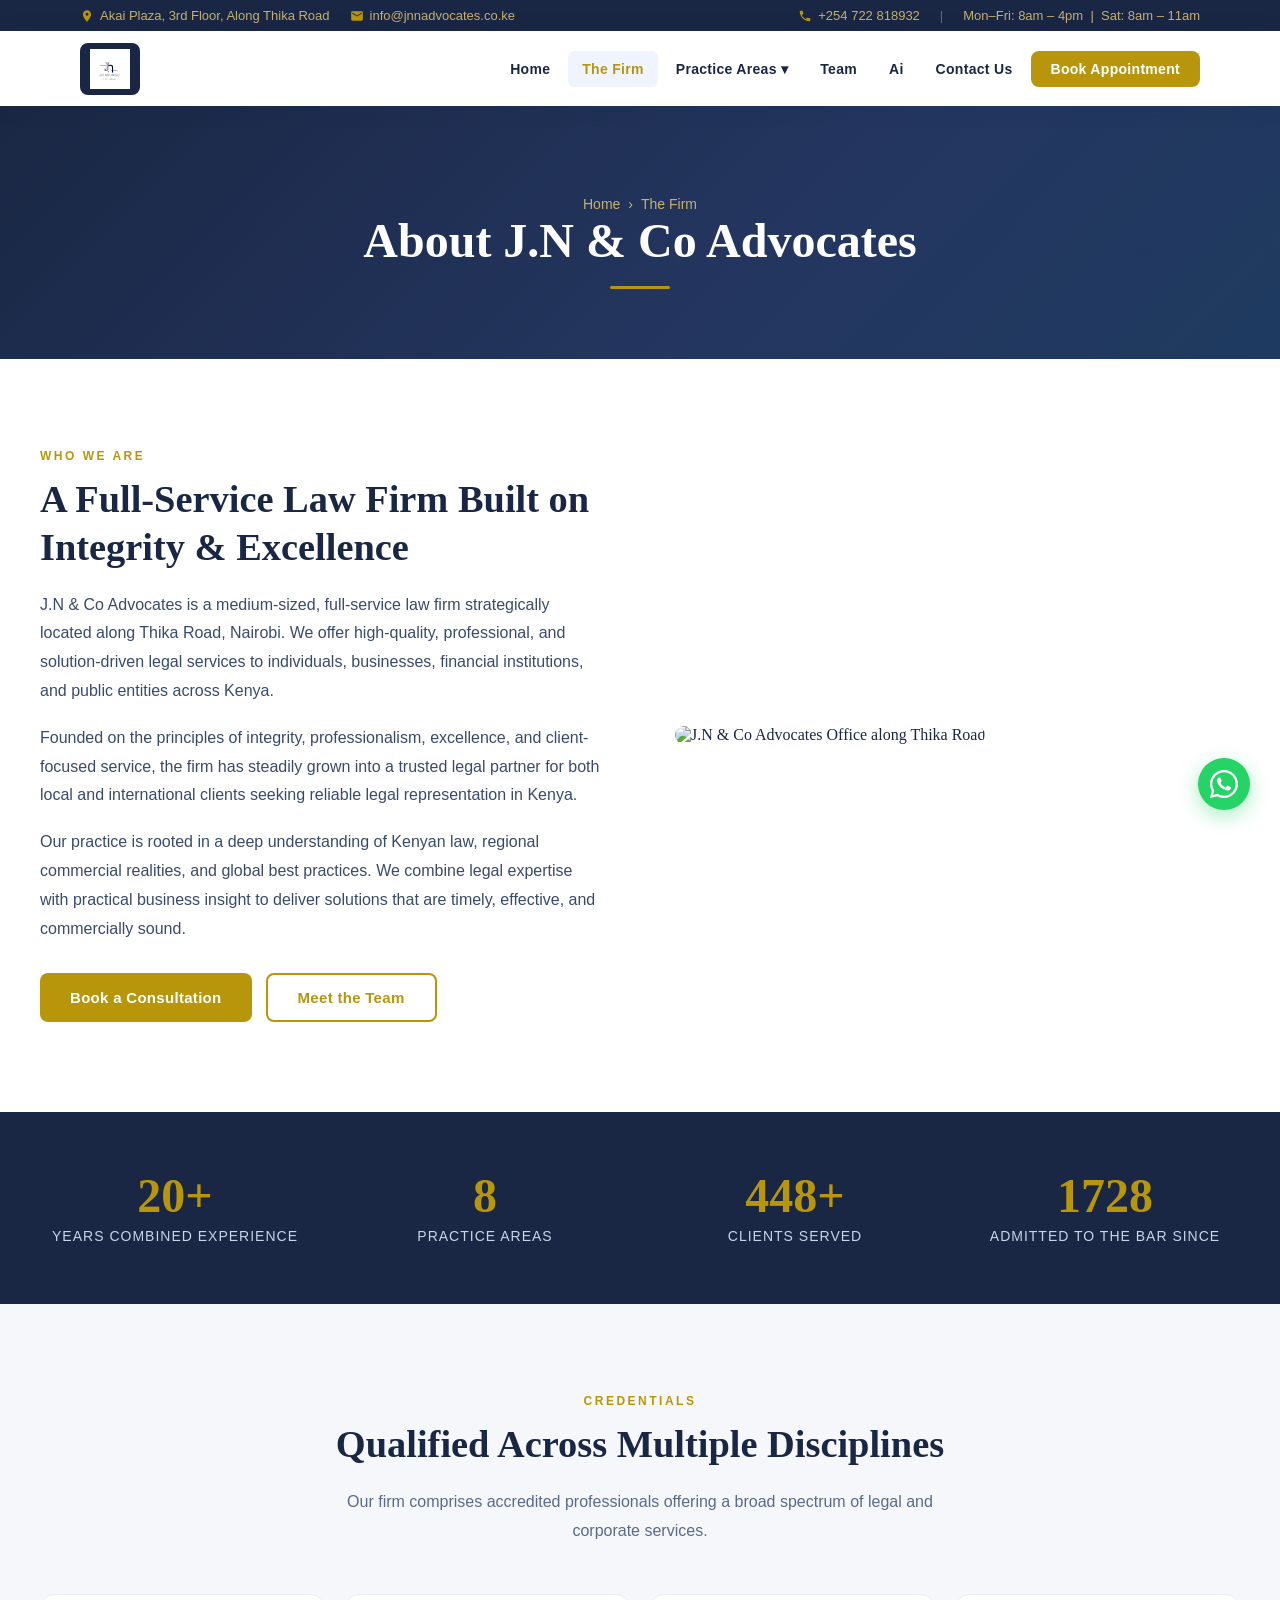
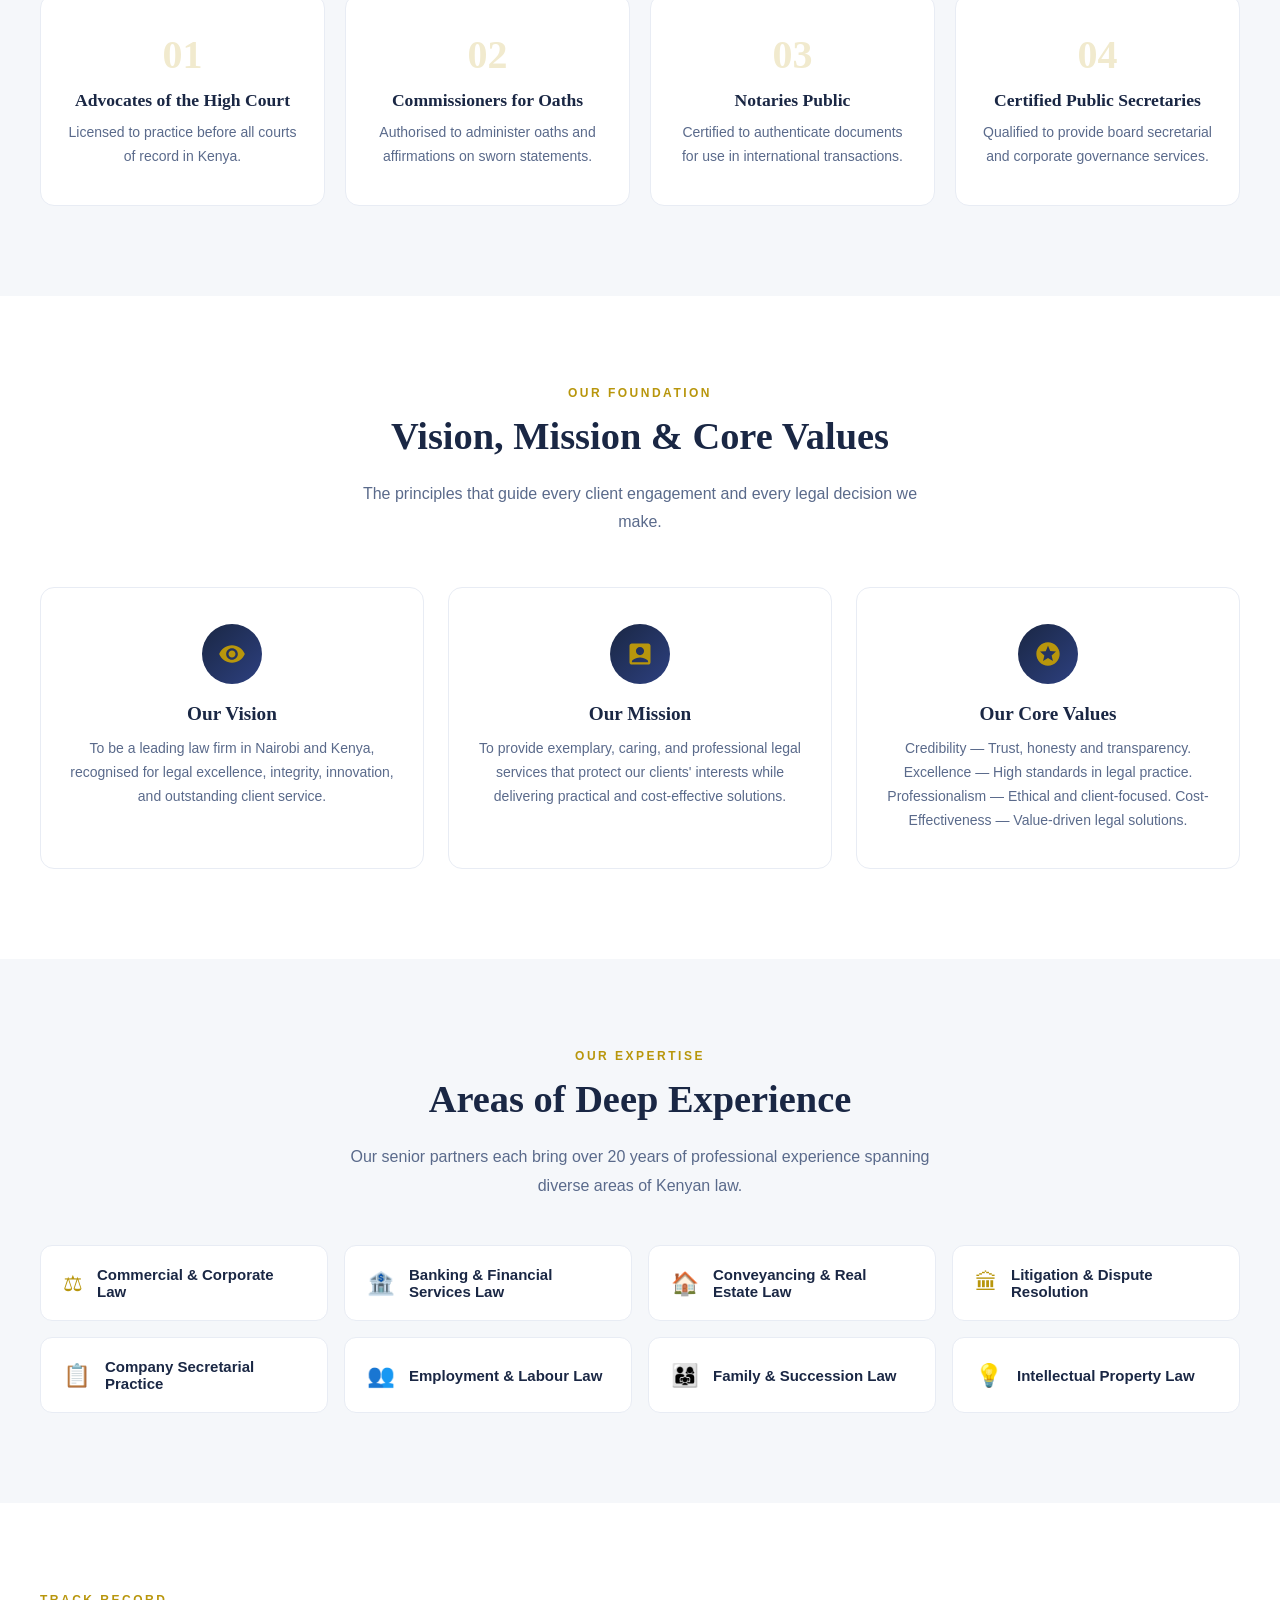
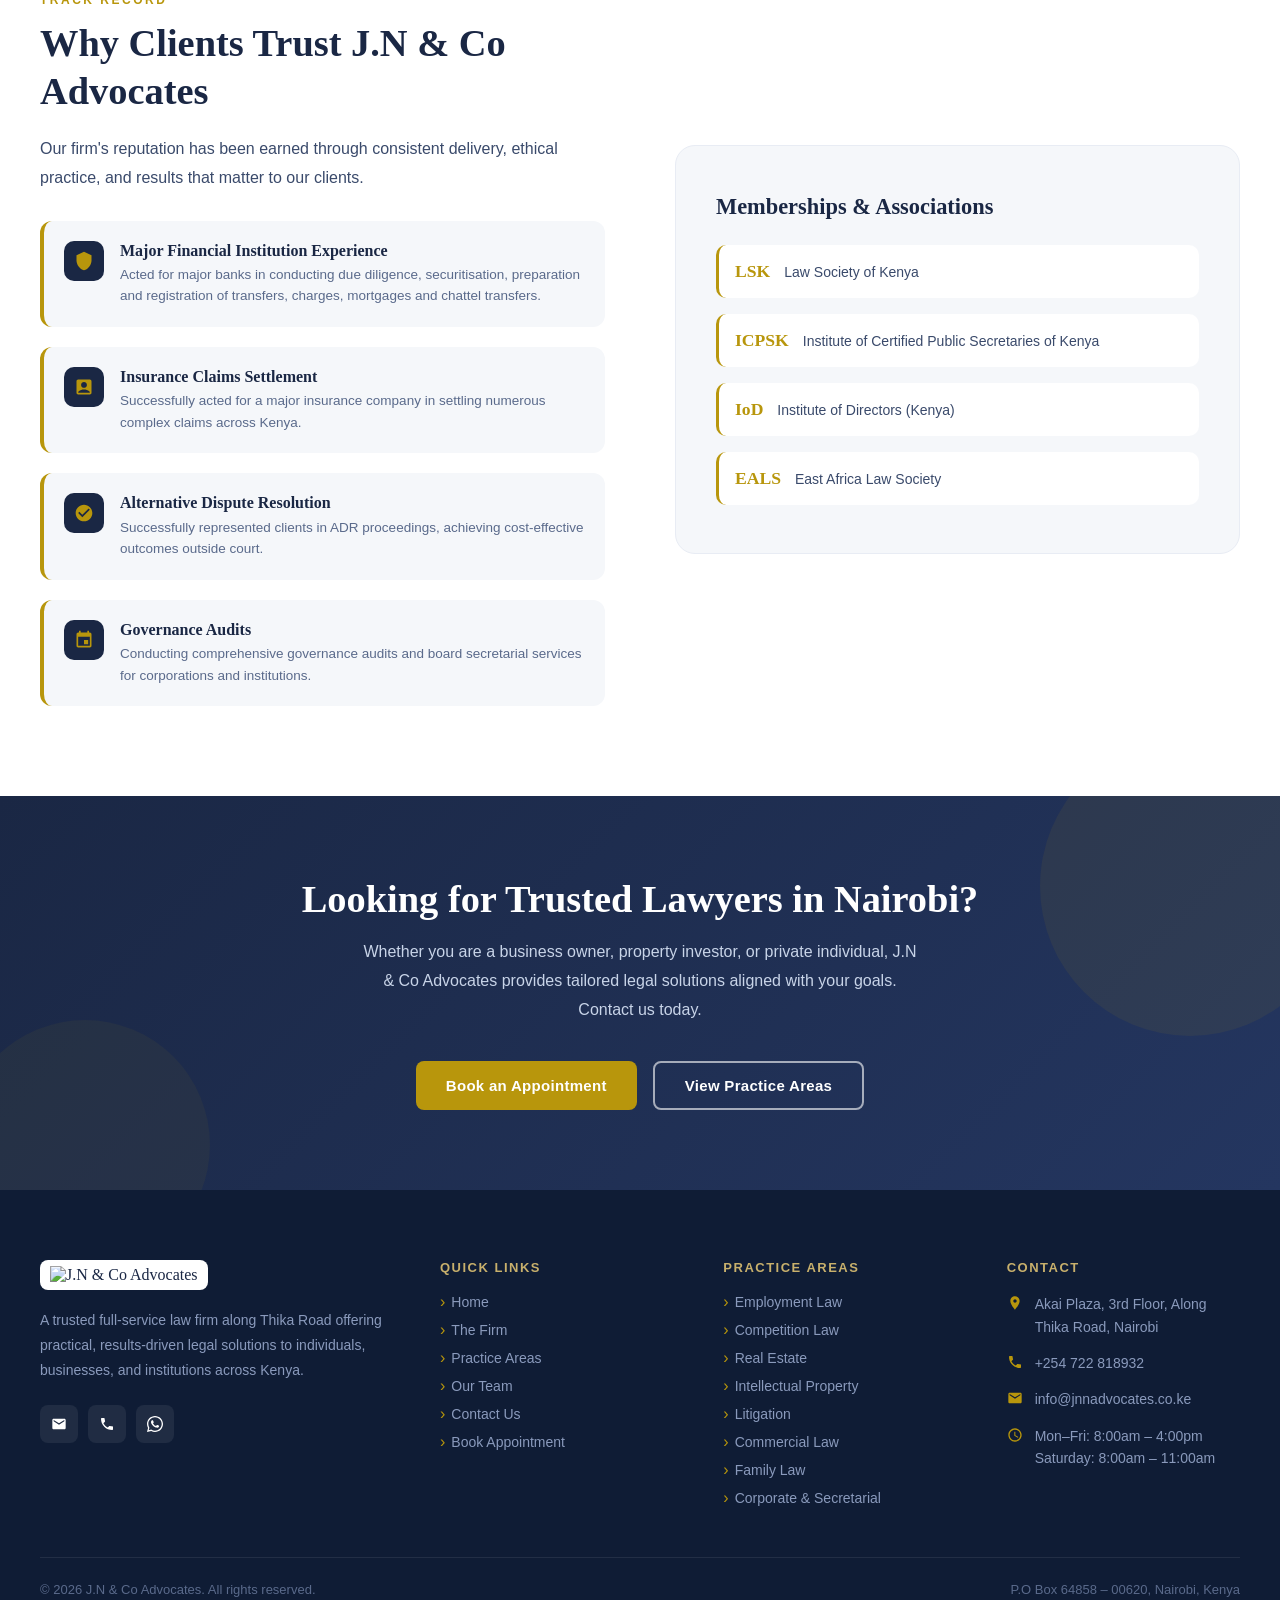
==== commit e03bece7: "updates" ====
--- a/about.html
+++ b/about.html
@@ -3,8 +3,8 @@
 <head>
   <meta charset="UTF-8" />
   <meta name="viewport" content="width=device-width, initial-scale=1.0" />
-  <title>The Firm – KNM Law Associates LLP | Kiambu Road, Nairobi</title>
-  <meta name="description" content="KNM Law Associates LLP is a medium-sized, full-service law firm strategically located along Kiambu Road, Nairobi, offering high-quality legal services across Kenya." />
+  <title>The Firm – J.N & Co Advocates | Thika Road, Nairobi</title>
+  <meta name="description" content="J.N & Co Advocates is a medium-sized, full-service law firm strategically located along Thika Road, Nairobi, offering high-quality legal services across Kenya." />
   <link rel="stylesheet" href="style.css" />
 </head>
 <body>
@@ -13,19 +13,19 @@
   <div class="topbar">
     <div class="topbar-inner">
       <div class="topbar-left">
-        <a href="https://maps.google.com/?q=High+View+Plaza+Kiambu+Road" target="_blank">
+        <a href="https://maps.google.com/?q=Akai+Plaza+3rd+Floor+Along+Thika+Road" target="_blank">
           <svg viewBox="0 0 24 24" width="14" height="14" fill="#b8960c"><path d="M12 2C8.13 2 5 5.13 5 9c0 5.25 7 13 7 13s7-7.75 7-13c0-3.87-3.13-7-7-7zm0 9.5c-1.38 0-2.5-1.12-2.5-2.5s1.12-2.5 2.5-2.5 2.5 1.12 2.5 2.5-1.12 2.5-2.5 2.5z"/></svg>
-          High View Plaza, Kiambu Road, 1st Floor
+          Akai Plaza, 3rd Floor, Along Thika Road
         </a>
-        <a href="mailto:info@knmlawassociates.co.ke">
+        <a href="mailto:info@jnnadvocates.co.ke">
           <svg viewBox="0 0 24 24" width="14" height="14" fill="#b8960c"><path d="M20 4H4c-1.1 0-2 .9-2 2v12c0 1.1.9 2 2 2h16c1.1 0 2-.9 2-2V6c0-1.1-.9-2-2-2zm0 4l-8 5-8-5V6l8 5 8-5v2z"/></svg>
-          info@knmlawassociates.co.ke
+          info@jnnadvocates.co.ke
         </a>
       </div>
       <div class="topbar-right">
-        <a href="tel:+254711394440">
+        <a href="tel:+254722818932">
           <svg viewBox="0 0 24 24" width="14" height="14" fill="#b8960c"><path d="M6.62 10.79c1.44 2.83 3.76 5.14 6.59 6.59l2.2-2.2c.27-.27.67-.36 1.02-.24 1.12.37 2.33.57 3.57.57.55 0 1 .45 1 1V20c0 .55-.45 1-1 1-9.39 0-17-7.61-17-17 0-.55.45-1 1-1h3.5c.55 0 1 .45 1 1 0 1.25.2 2.45.57 3.57.11.35.03.74-.25 1.02l-2.2 2.2z"/></svg>
-          +254 711 394 440
+          +254 722 818932
         </a>
         <span style="color:#5a6a8b">|</span>
         <a href="#" style="color:#c8b06c">Mon–Fri: 8am – 4pm &nbsp;|&nbsp; Sat: 8am – 11am</a>
@@ -37,7 +37,7 @@
   <nav class="navbar">
     <div class="nav-inner">
       <a href="index.html" class="nav-logo">
-        <img src="https://www.knmlawassociates.co.ke/wp-content/uploads/2020/10/Knm-Law-Logo-All.png" alt="KNM Law Associates" />
+        <img src="images/logo.jpg" alt="J.N & Co Advocates" />
       </a>
       <ul class="nav-links">
         <li><a href="index.html">Home</a></li>
@@ -56,6 +56,7 @@
           </ul>
         </li>
         <li><a href="team.html">Team</a></li>
+        <li><a href="AI.html">Ai</a></li>
         <li><a href="contact.html">Contact Us</a></li>
         <li><a href="contact.html" class="nav-cta">Book Appointment</a></li>
       </ul>
@@ -85,7 +86,7 @@
   <div class="page-hero">
     <div class="page-hero-content">
       <div class="breadcrumb"><a href="index.html">Home</a> <span>›</span> <span>The Firm</span></div>
-      <h1>About KNM Law Associates LLP</h1>
+      <h1>About J.N & Co Advocates</h1>
       <div class="gold-bar"></div>
     </div>
   </div>
@@ -97,7 +98,7 @@
         <div class="reveal-left">
           <span class="section-label">Who We Are</span>
           <h2 class="section-title">A Full-Service Law Firm Built on Integrity &amp; Excellence</h2>
-          <p style="margin-bottom:18px;">KNM Law Associates LLP is a medium-sized, full-service law firm strategically located along Kiambu Road, Nairobi. We offer high-quality, professional, and solution-driven legal services to individuals, businesses, financial institutions, and public entities across Kenya.</p>
+          <p style="margin-bottom:18px;">J.N & Co Advocates is a medium-sized, full-service law firm strategically located along Thika Road, Nairobi. We offer high-quality, professional, and solution-driven legal services to individuals, businesses, financial institutions, and public entities across Kenya.</p>
           <p style="margin-bottom:18px;">Founded on the principles of integrity, professionalism, excellence, and client-focused service, the firm has steadily grown into a trusted legal partner for both local and international clients seeking reliable legal representation in Kenya.</p>
           <p style="margin-bottom:30px;">Our practice is rooted in a deep understanding of Kenyan law, regional commercial realities, and global best practices. We combine legal expertise with practical business insight to deliver solutions that are timely, effective, and commercially sound.</p>
           <div style="display:flex;gap:14px;flex-wrap:wrap;">
@@ -106,7 +107,7 @@
           </div>
         </div>
         <div class="reveal-right">
-          <img src="https://www.knmlawassociates.co.ke/wp-content/uploads/2024/06/Location-1.jpeg" alt="KNM Law Associates Office along Kiambu Road" />
+          <img src="https://www.knmlawassociates.co.ke/wp-content/uploads/2024/06/Location-1.jpeg" alt="J.N & Co Advocates Office along Thika Road" />
         </div>
       </div>
     </div>
@@ -252,7 +253,7 @@
       <div style="display:grid;grid-template-columns:1fr 1fr;gap:70px;align-items:center;">
         <div class="reveal-left">
           <span class="section-label">Track Record</span>
-          <h2 class="section-title">Why Clients Trust KNM Law Associates</h2>
+          <h2 class="section-title">Why Clients Trust J.N & Co Advocates</h2>
           <p style="margin-bottom:28px;">Our firm's reputation has been earned through consistent delivery, ethical practice, and results that matter to our clients.</p>
           <ul class="why-list">
             <li>
@@ -322,7 +323,7 @@
   <div class="cta-band">
     <div class="container">
       <h2 class="reveal">Looking for Trusted Lawyers in Nairobi?</h2>
-      <p class="reveal">Whether you are a business owner, property investor, or private individual, KNM Law Associates provides tailored legal solutions aligned with your goals. Contact us today.</p>
+      <p class="reveal">Whether you are a business owner, property investor, or private individual, J.N & Co Advocates provides tailored legal solutions aligned with your goals. Contact us today.</p>
       <div class="cta-buttons reveal">
         <a href="contact.html" class="btn btn-gold">Book an Appointment</a>
         <a href="practice-areas.html" class="btn btn-outline">View Practice Areas</a>
@@ -334,16 +335,16 @@
   <footer>
     <div class="footer-grid">
       <div class="footer-brand">
-        <img src="https://www.knmlawassociates.co.ke/wp-content/uploads/2020/10/Knm-Law-Logo-All.png" alt="KNM Law Associates" />
-        <p>A trusted full-service law firm along Kiambu Road offering practical, results-driven legal solutions to individuals, businesses, and institutions across Kenya.</p>
+        <img src="https://www.knmlawassociates.co.ke/wp-content/uploads/2020/10/Knm-Law-Logo-All.png" alt="J.N & Co Advocates" />
+        <p>A trusted full-service law firm along Thika Road offering practical, results-driven legal solutions to individuals, businesses, and institutions across Kenya.</p>
         <div class="footer-social">
-          <a href="mailto:info@knmlawassociates.co.ke" title="Email">
+          <a href="mailto:info@jnnadvocates.co.ke" title="Email">
             <svg viewBox="0 0 24 24"><path d="M20 4H4c-1.1 0-2 .9-2 2v12c0 1.1.9 2 2 2h16c1.1 0 2-.9 2-2V6c0-1.1-.9-2-2-2zm0 4l-8 5-8-5V6l8 5 8-5v2z"/></svg>
           </a>
-          <a href="tel:+254711394440" title="Call">
+          <a href="tel:+254722818932" title="Call">
             <svg viewBox="0 0 24 24"><path d="M6.62 10.79c1.44 2.83 3.76 5.14 6.59 6.59l2.2-2.2c.27-.27.67-.36 1.02-.24 1.12.37 2.33.57 3.57.57.55 0 1 .45 1 1V20c0 .55-.45 1-1 1-9.39 0-17-7.61-17-17 0-.55.45-1 1-1h3.5c.55 0 1 .45 1 1 0 1.25.2 2.45.57 3.57.11.35.03.74-.25 1.02l-2.2 2.2z"/></svg>
           </a>
-          <a href="https://wa.me/254711394440" title="WhatsApp">
+          <a href="https://wa.me/254722818932" title="WhatsApp">
             <svg viewBox="0 0 24 24"><path d="M17.472 14.382c-.297-.149-1.758-.867-2.03-.967-.273-.099-.471-.148-.67.15-.197.297-.767.966-.94 1.164-.173.199-.347.223-.644.075-.297-.15-1.255-.463-2.39-1.475-.883-.788-1.48-1.761-1.653-2.059-.173-.297-.018-.458.13-.606.134-.133.298-.347.446-.52.149-.174.198-.298.298-.497.099-.198.05-.371-.025-.52-.075-.149-.669-1.612-.916-2.207-.242-.579-.487-.5-.669-.51-.173-.008-.371-.01-.57-.01-.198 0-.52.074-.792.372-.272.297-1.04 1.016-1.04 2.479 0 1.462 1.065 2.875 1.213 3.074.149.198 2.096 3.2 5.077 4.487.709.306 1.262.489 1.694.625.712.227 1.36.195 1.871.118.571-.085 1.758-.719 2.006-1.413.248-.694.248-1.289.173-1.413-.074-.124-.272-.198-.57-.347zM12 0C5.373 0 0 5.373 0 12c0 2.139.566 4.147 1.547 5.886L0 24l6.293-1.528C8.012 23.459 9.968 24 12 24c6.627 0 12-5.373 12-12S18.627 0 12 0zm0 22c-1.891 0-3.658-.498-5.189-1.367l-.371-.219-3.839.932.977-3.727-.24-.386C2.55 15.556 2 13.839 2 12 2 6.477 6.477 2 12 2s10 4.477 10 10-4.477 10-10 10z"/></svg>
           </a>
         </div>
@@ -376,15 +377,15 @@
         <h4>Contact</h4>
         <div class="footer-contact-item">
           <svg viewBox="0 0 24 24"><path d="M12 2C8.13 2 5 5.13 5 9c0 5.25 7 13 7 13s7-7.75 7-13c0-3.87-3.13-7-7-7zm0 9.5c-1.38 0-2.5-1.12-2.5-2.5s1.12-2.5 2.5-2.5 2.5 1.12 2.5 2.5-1.12 2.5-2.5 2.5z"/></svg>
-          <span>High View Plaza, Kiambu Road, 1st Floor, Nairobi</span>
+          <span>Akai Plaza, 3rd Floor, Along Thika Road, Nairobi</span>
         </div>
         <div class="footer-contact-item">
           <svg viewBox="0 0 24 24"><path d="M6.62 10.79c1.44 2.83 3.76 5.14 6.59 6.59l2.2-2.2c.27-.27.67-.36 1.02-.24 1.12.37 2.33.57 3.57.57.55 0 1 .45 1 1V20c0 .55-.45 1-1 1-9.39 0-17-7.61-17-17 0-.55.45-1 1-1h3.5c.55 0 1 .45 1 1 0 1.25.2 2.45.57 3.57.11.35.03.74-.25 1.02l-2.2 2.2z"/></svg>
-          <span><a href="tel:+254711394440">+254 711 394 440</a></span>
+          <span><a href="tel:+254722818932">+254 722 818932</a></span>
         </div>
         <div class="footer-contact-item">
           <svg viewBox="0 0 24 24"><path d="M20 4H4c-1.1 0-2 .9-2 2v12c0 1.1.9 2 2 2h16c1.1 0 2-.9 2-2V6c0-1.1-.9-2-2-2zm0 4l-8 5-8-5V6l8 5 8-5v2z"/></svg>
-          <span><a href="mailto:info@knmlawassociates.co.ke">info@knmlawassociates.co.ke</a></span>
+          <span><a href="mailto:info@jnnadvocates.co.ke">info@jnnadvocates.co.ke</a></span>
         </div>
         <div class="footer-contact-item">
           <svg viewBox="0 0 24 24"><path d="M11.99 2C6.47 2 2 6.48 2 12s4.47 10 9.99 10C17.52 22 22 17.52 22 12S17.52 2 11.99 2zM12 20c-4.42 0-8-3.58-8-8s3.58-8 8-8 8 3.58 8 8-3.58 8-8 8zm.5-13H11v6l5.25 3.15.75-1.23-4.5-2.67V7z"/></svg>
@@ -393,7 +394,7 @@
       </div>
     </div>
     <div class="footer-bottom">
-      <p>© 2026 KNM Law Associates LLP. All rights reserved.</p>
+      <p>© 2026 J.N & Co Advocates. All rights reserved.</p>
       <p>P.O Box 64858 – 00620, Nairobi, Kenya</p>
     </div>
   </footer>
@@ -401,7 +402,7 @@
   <button id="scrollTop" aria-label="Scroll to top">
     <svg viewBox="0 0 24 24"><path d="M7.41 15.41L12 10.83l4.59 4.58L18 14l-6-6-6 6z"/></svg>
   </button>
-  <a class="wa-float" href="https://wa.me/254711394440" target="_blank" aria-label="WhatsApp">
+  <a class="wa-float" href="https://wa.me/254722818932" target="_blank" aria-label="WhatsApp">
     <svg viewBox="0 0 24 24"><path d="M17.472 14.382c-.297-.149-1.758-.867-2.03-.967-.273-.099-.471-.148-.67.15-.197.297-.767.966-.94 1.164-.173.199-.347.223-.644.075-.297-.15-1.255-.463-2.39-1.475-.883-.788-1.48-1.761-1.653-2.059-.173-.297-.018-.458.13-.606.134-.133.298-.347.446-.52.149-.174.198-.298.298-.497.099-.198.05-.371-.025-.52-.075-.149-.669-1.612-.916-2.207-.242-.579-.487-.5-.669-.51-.173-.008-.371-.01-.57-.01-.198 0-.52.074-.792.372-.272.297-1.04 1.016-1.04 2.479 0 1.462 1.065 2.875 1.213 3.074.149.198 2.096 3.2 5.077 4.487.709.306 1.262.489 1.694.625.712.227 1.36.195 1.871.118.571-.085 1.758-.719 2.006-1.413.248-.694.248-1.289.173-1.413-.074-.124-.272-.198-.57-.347zM12 0C5.373 0 0 5.373 0 12c0 2.139.566 4.147 1.547 5.886L0 24l6.293-1.528C8.012 23.459 9.968 24 12 24c6.627 0 12-5.373 12-12S18.627 0 12 0zm0 22c-1.891 0-3.658-.498-5.189-1.367l-.371-.219-3.839.932.977-3.727-.24-.386C2.55 15.556 2 13.839 2 12 2 6.477 6.477 2 12 2s10 4.477 10 10-4.477 10-10 10z"/></svg>
   </a>
 
--- a/style.css
+++ b/style.css
@@ -1,5 +1,5 @@
 /* ============================================
-   KNM LAW ASSOCIATES – MODERN REDESIGN
+   J.N.NDUGU ADVOCATES – MODERN REDESIGN
    Colors: Navy #1a2744, Gold #b8960c, White #ffffff, Light #f5f7fa
    ============================================ */
 
@@ -108,6 +108,9 @@
 .nav-logo img {
   height: 52px;
   width: auto;
+  background: #1a2744;
+  padding: 6px 10px;
+  border-radius: 8px;
 }
 
 .nav-links {
@@ -230,6 +233,9 @@
   background: #ffffff;
   border-top: 2px solid #b8960c;
   padding: 16px 0;
+  max-height: calc(100vh - 75px);
+  overflow-y: auto;
+  -webkit-overflow-scrolling: touch;
 }
 
 .mobile-menu.open {
@@ -956,7 +962,9 @@
   height: 50px;
   width: auto;
   margin-bottom: 18px;
-  filter: brightness(10);
+  background: #ffffff;
+  padding: 6px 10px;
+  border-radius: 8px;
 }
 
 .footer-brand p {
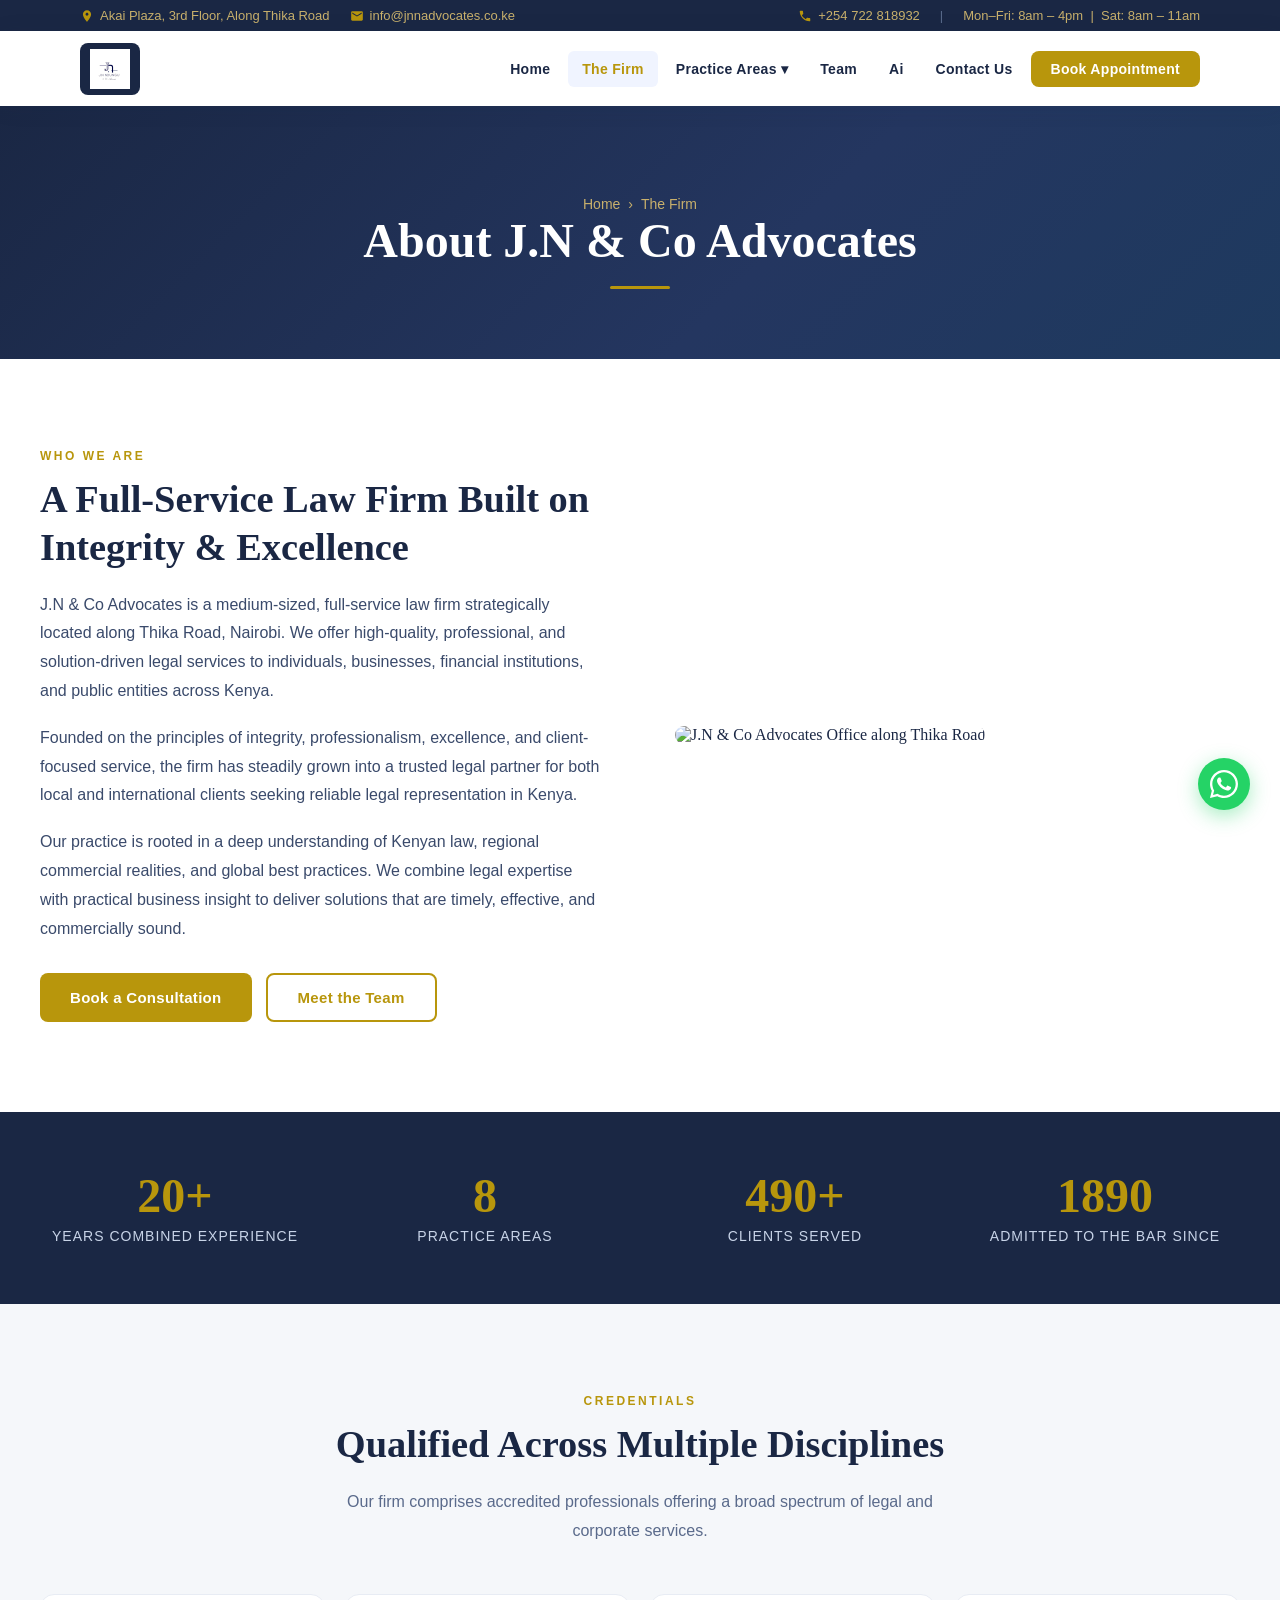
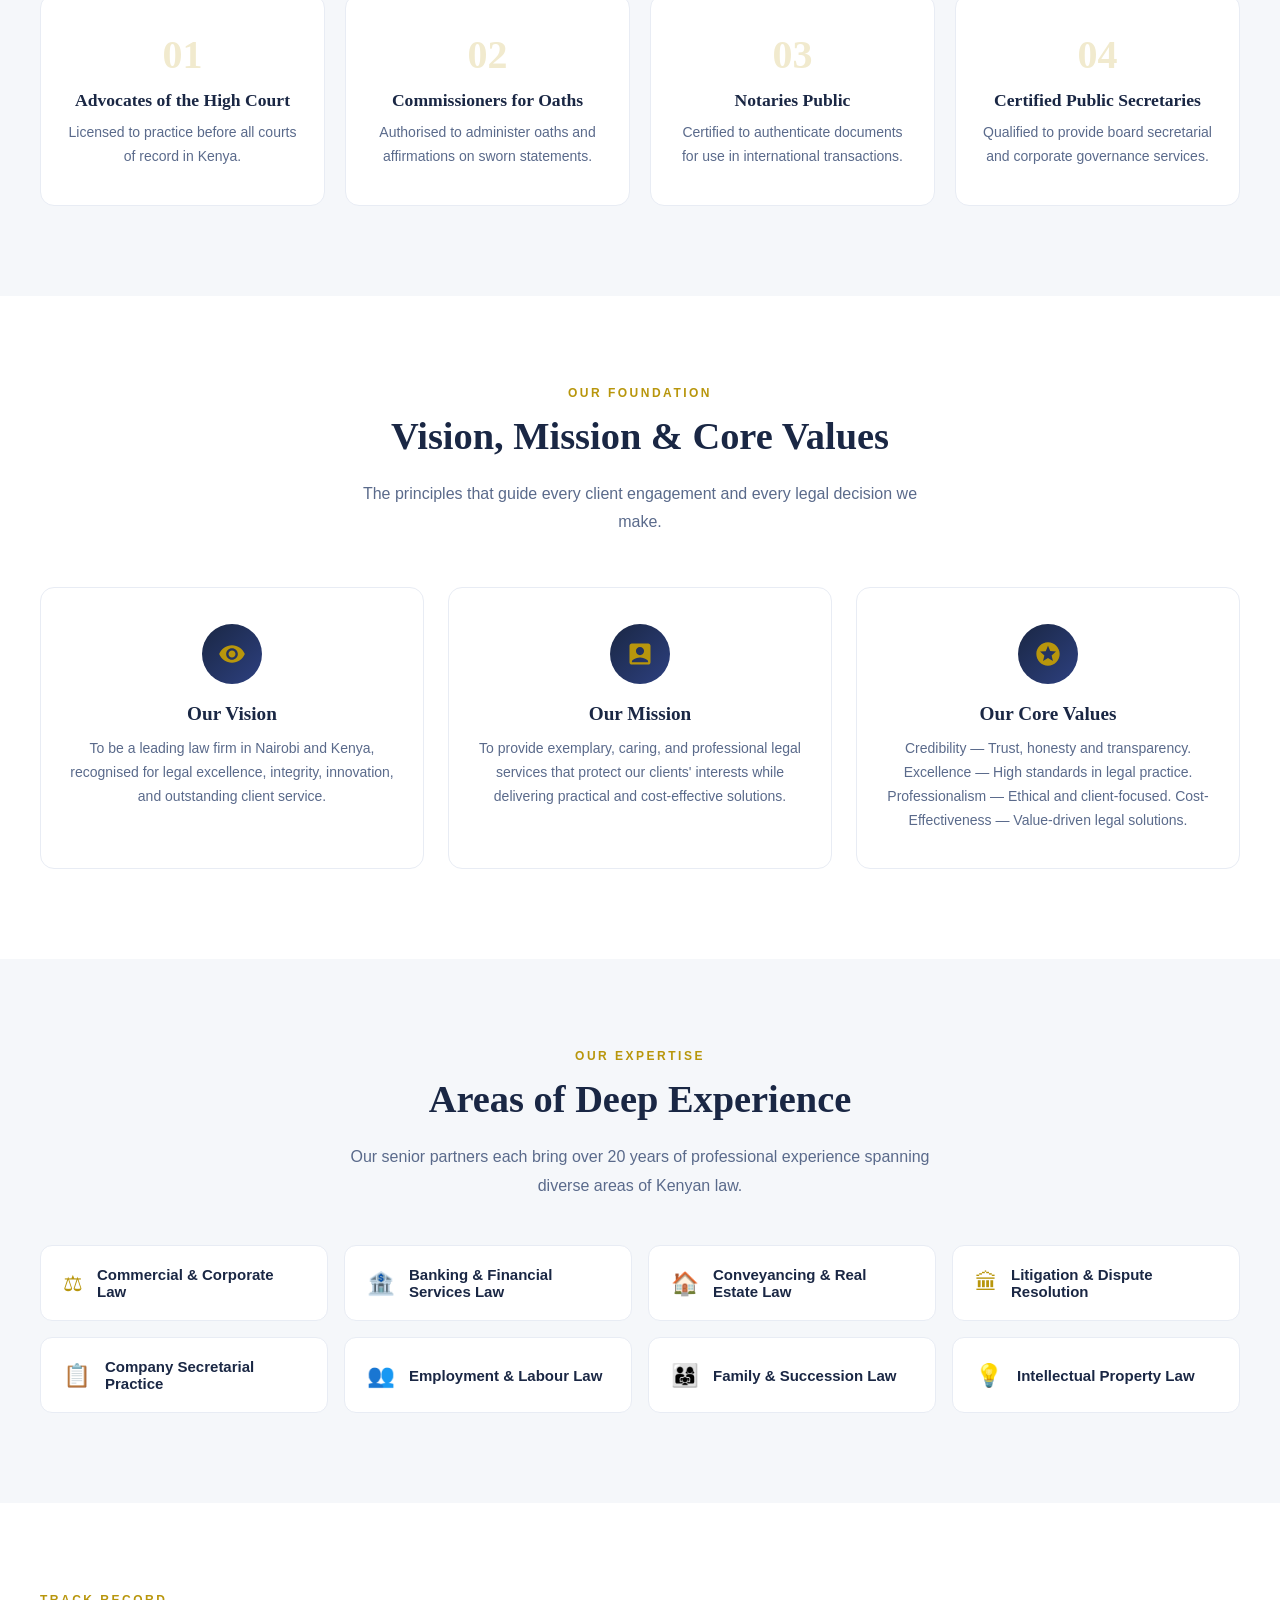
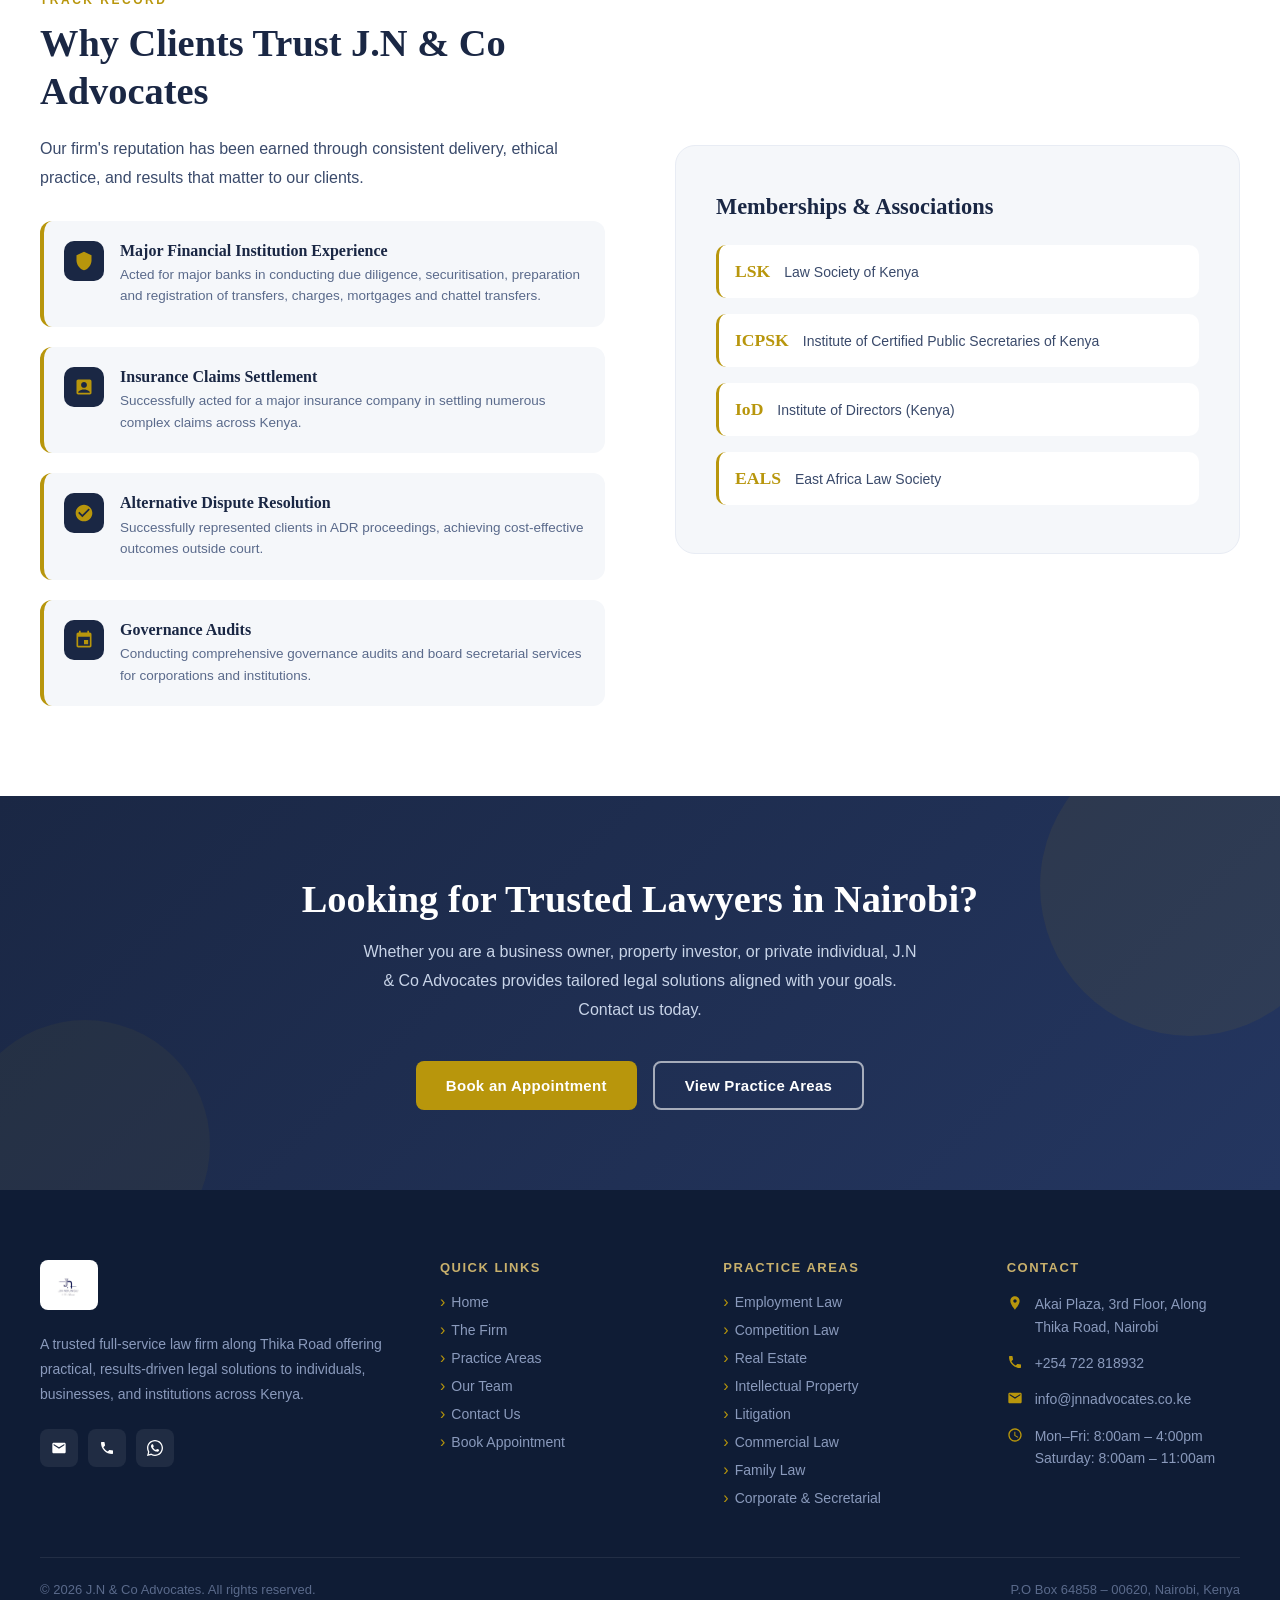
==== commit 43e6ba3b: "updated pages" ====
--- a/about.html
+++ b/about.html
@@ -335,7 +335,7 @@
   <footer>
     <div class="footer-grid">
       <div class="footer-brand">
-        <img src="https://www.knmlawassociates.co.ke/wp-content/uploads/2020/10/Knm-Law-Logo-All.png" alt="J.N & Co Advocates" />
+        <img src="images/logo.jpg" alt="J.N & Co Advocates" />
         <p>A trusted full-service law firm along Thika Road offering practical, results-driven legal solutions to individuals, businesses, and institutions across Kenya.</p>
         <div class="footer-social">
           <a href="mailto:info@jnnadvocates.co.ke" title="Email">
--- a/style.css
+++ b/style.css
@@ -466,6 +466,7 @@
   position: relative;
   overflow: hidden;
   cursor: pointer;
+  text-align: center;
 }
 
 .practice-card::after {
@@ -498,7 +499,7 @@
   display: flex;
   align-items: center;
   justify-content: center;
-  margin-bottom: 20px;
+  margin: 0 auto 20px;
 }
 
 .practice-icon svg {
@@ -510,7 +511,6 @@
 .practice-card h3 {
   font-size: 1.1rem;
   margin-bottom: 12px;
-  color: #1a2744;
 }
 
 .practice-card p {
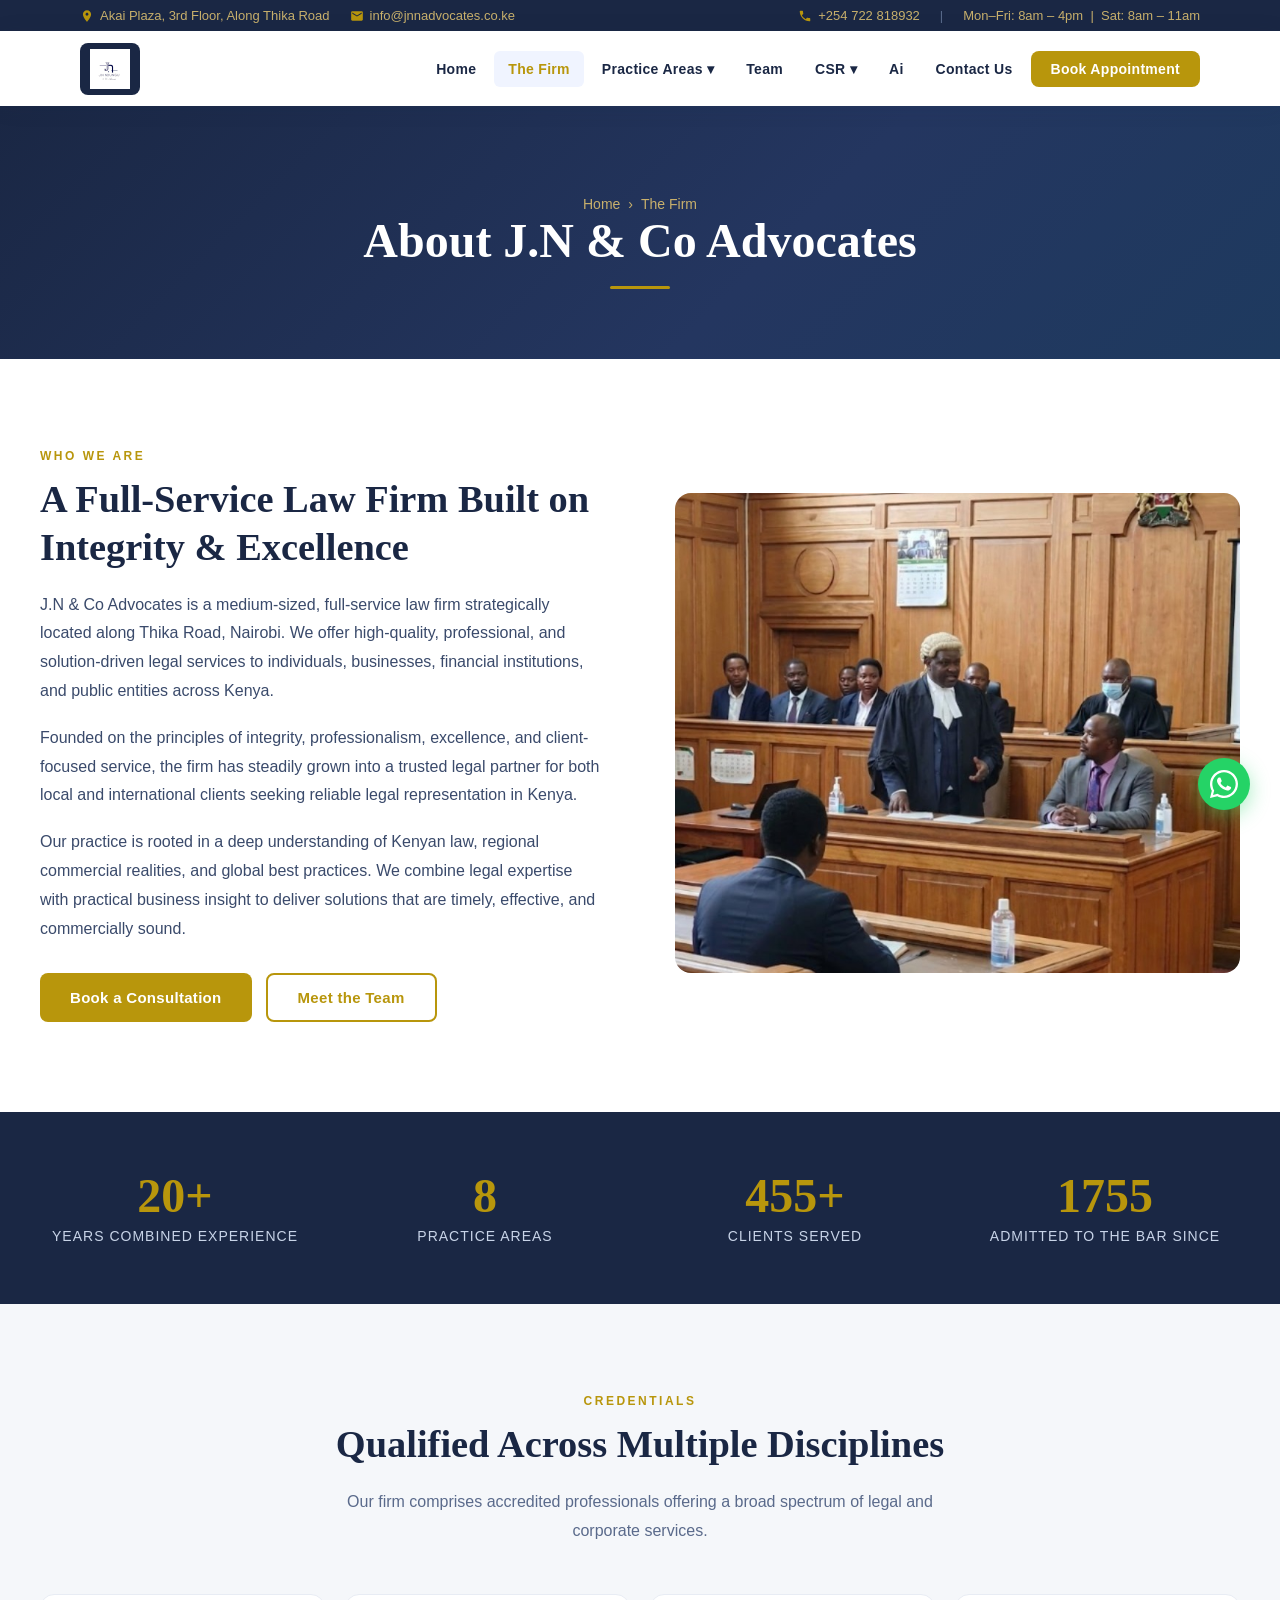
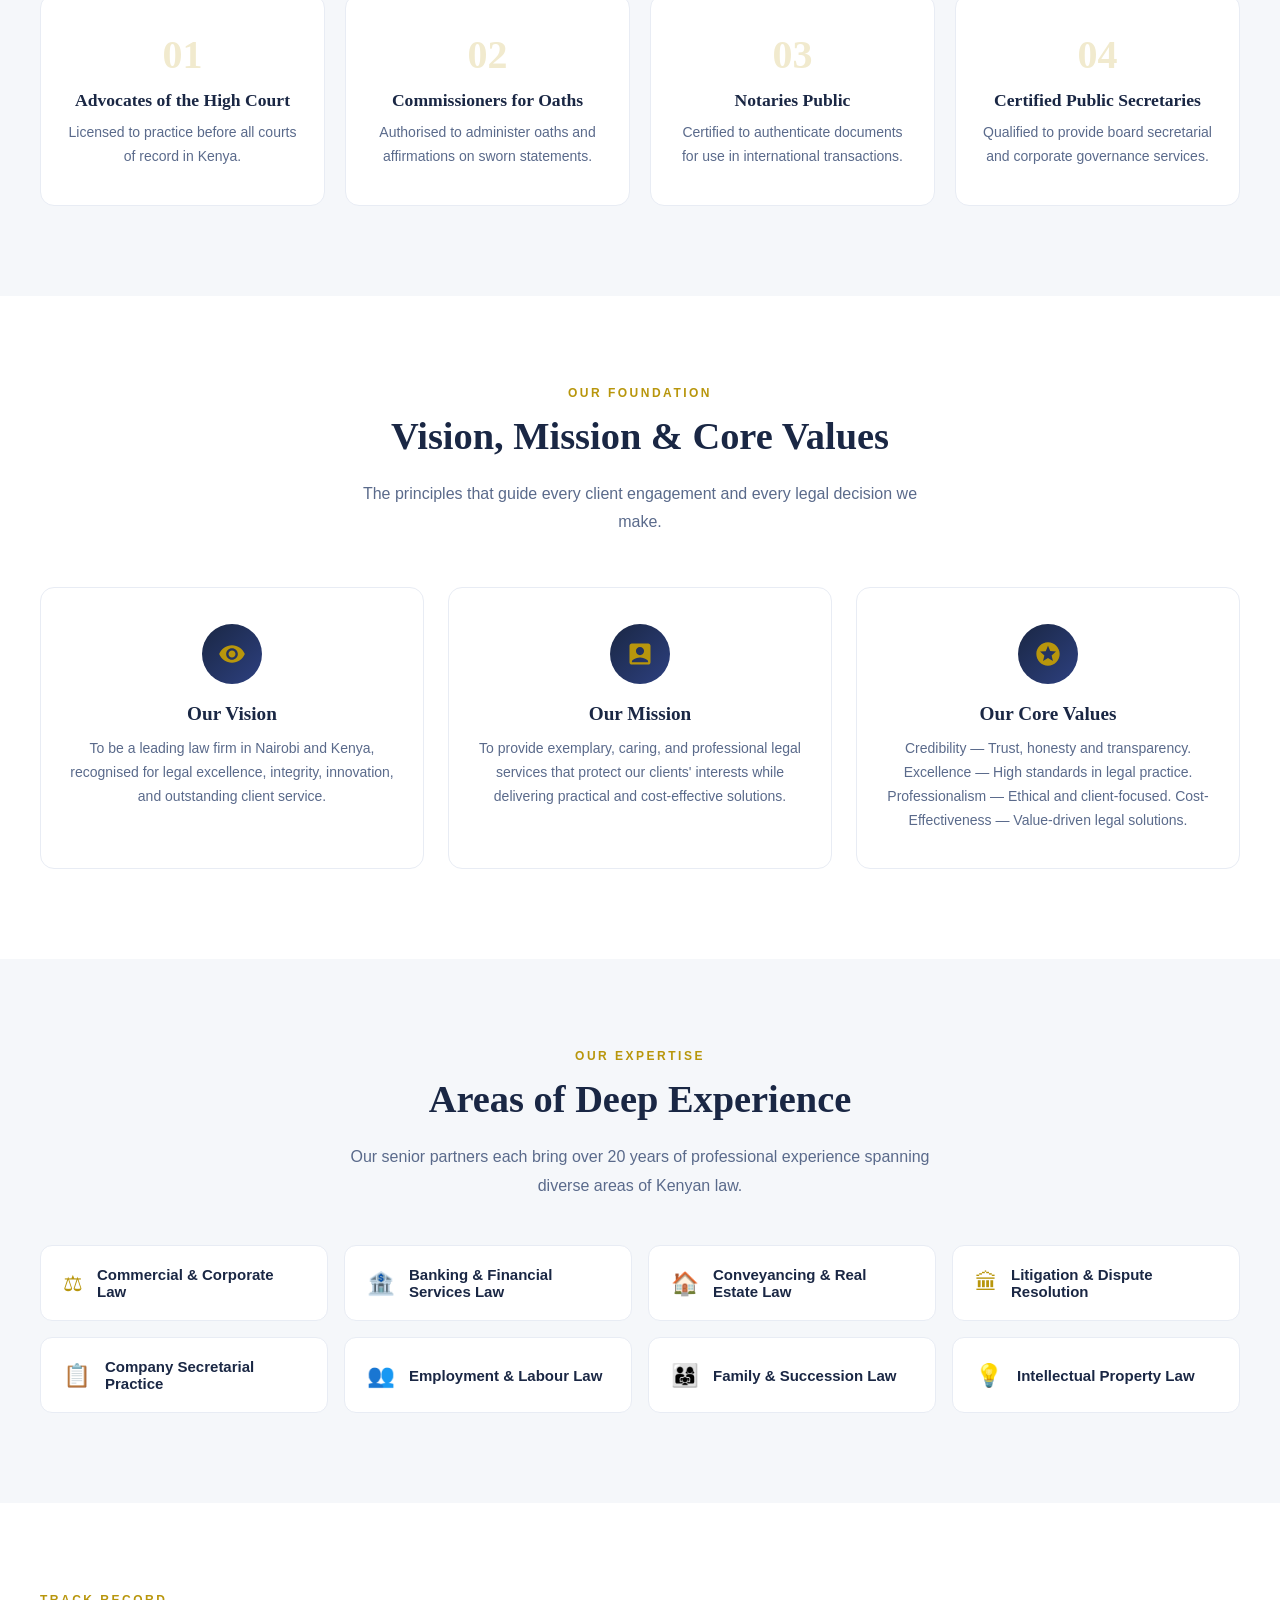
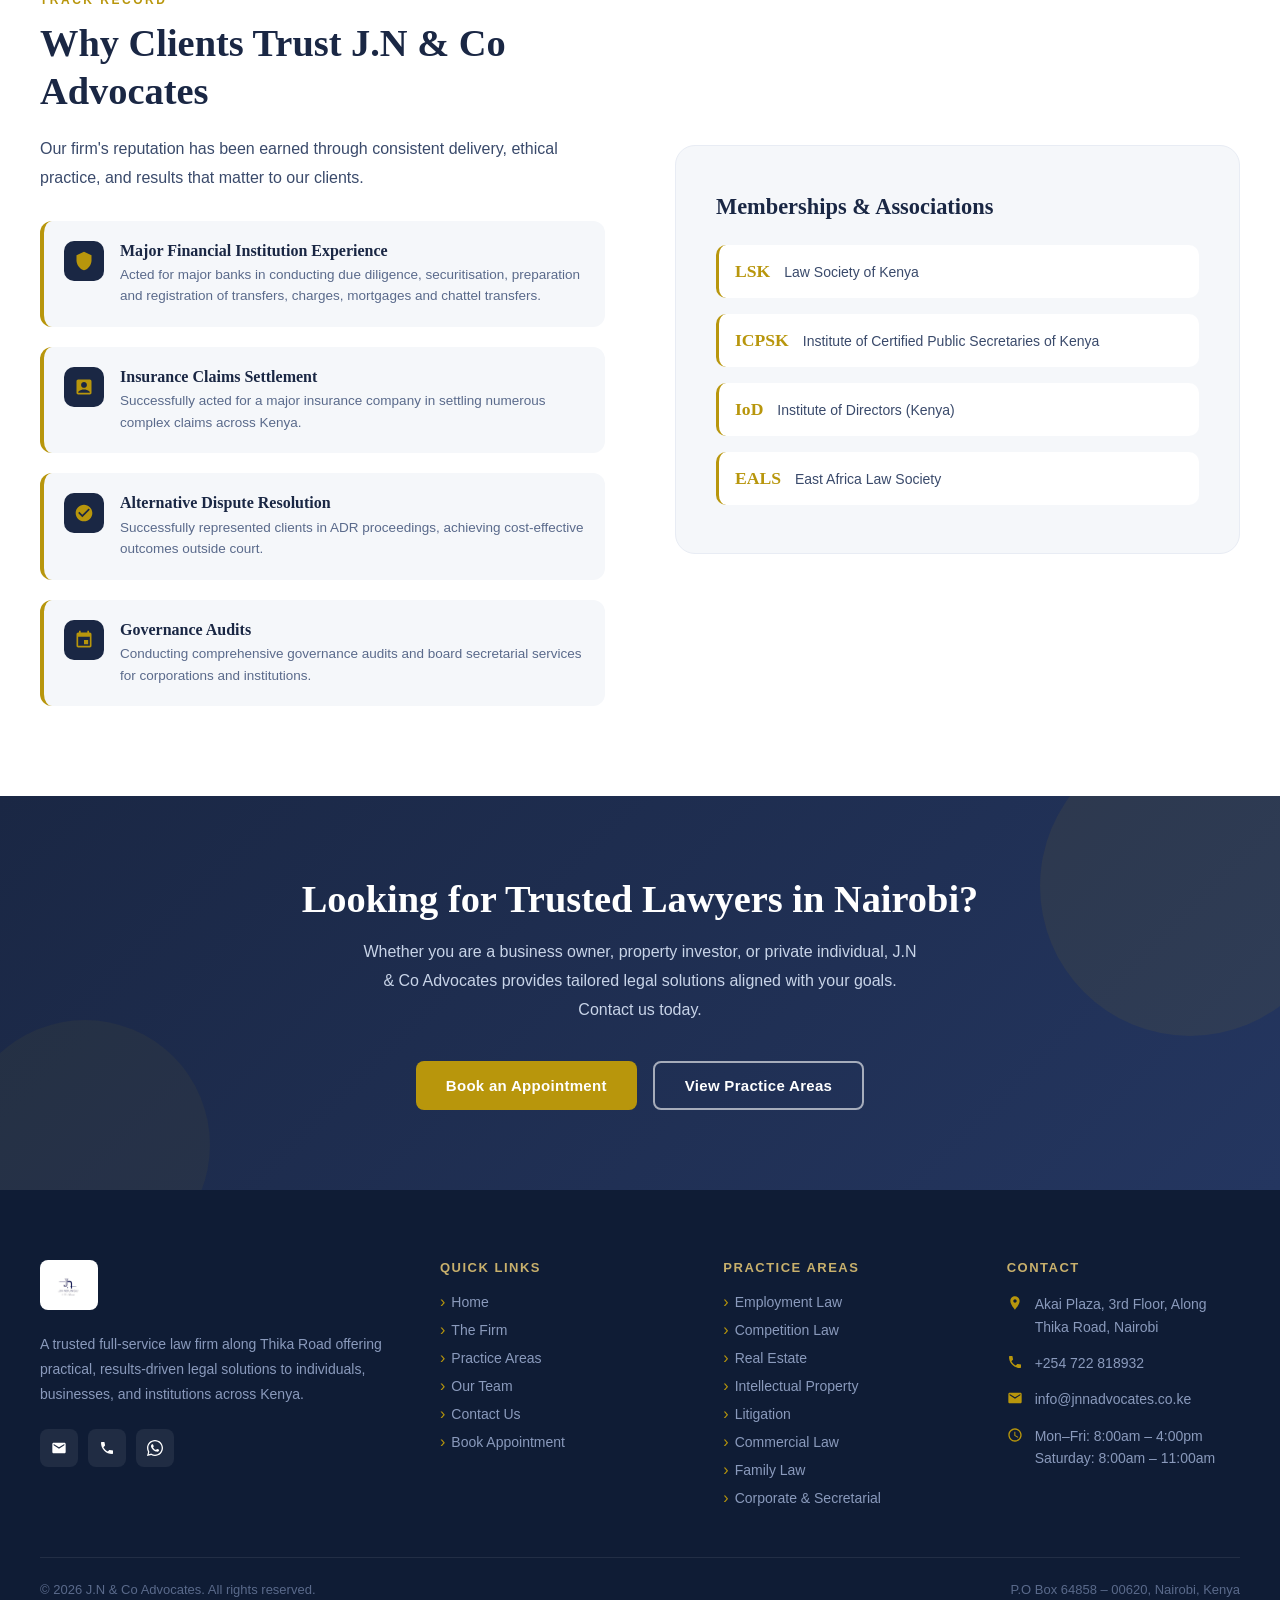
==== commit 047828e4: "done updates" ====
--- a/about.html
+++ b/about.html
@@ -56,7 +56,17 @@
           </ul>
         </li>
         <li><a href="team.html">Team</a></li>
-        <li><a href="AI.html">Ai</a></li>
+        <li>
+          <a href="CSR.html">CSR ▾</a>
+          <ul class="dropdown">
+            <li><a href="CSR.html#scholarship">Scholarship</a></li>
+            <li><a href="CSR.html#football">Football Academy</a></li>
+            <li><a href="CSR.html#hikes">Hikes & Trips</a></li>
+            <li><a href="CSR.html#mentorship">Mentorship Programs</a></li>
+            <li><a href="CSR.html#internships">Internships</a></li>
+          </ul>
+        </li>
+        <li><a href="AI-Counsel.html">Ai</a></li>
         <li><a href="contact.html">Contact Us</a></li>
         <li><a href="contact.html" class="nav-cta">Book Appointment</a></li>
       </ul>
@@ -77,6 +87,13 @@
       <a href="practice-areas.html#family" class="sub">Family Law</a>
       <a href="practice-areas.html#corporate" class="sub">Corporate &amp; Secretarial</a>
       <a href="team.html">Team</a>
+      <a href="CSR.html">CSR</a>
+      <a href="CSR.html#scholarship" class="sub">Scholarship</a>
+      <a href="CSR.html#football" class="sub">Football Academy</a>
+      <a href="CSR.html#hikes" class="sub">Hikes & Trips</a>
+      <a href="CSR.html#mentorship" class="sub">Mentorship Programs</a>
+      <a href="CSR.html#internships" class="sub">Internships</a>
+      <a href="AI-Counsel.html">Ai</a>
       <a href="contact.html">Contact Us</a>
       <a href="contact.html" style="background:#b8960c;color:#fff;font-weight:700;">Book Appointment</a>
     </div>
@@ -107,7 +124,7 @@
           </div>
         </div>
         <div class="reveal-right">
-          <img src="https://www.knmlawassociates.co.ke/wp-content/uploads/2024/06/Location-1.jpeg" alt="J.N & Co Advocates Office along Thika Road" />
+          <img src="images/law.jpeg" alt="J.N & Co Advocates Office along Thika Road" />
         </div>
       </div>
     </div>
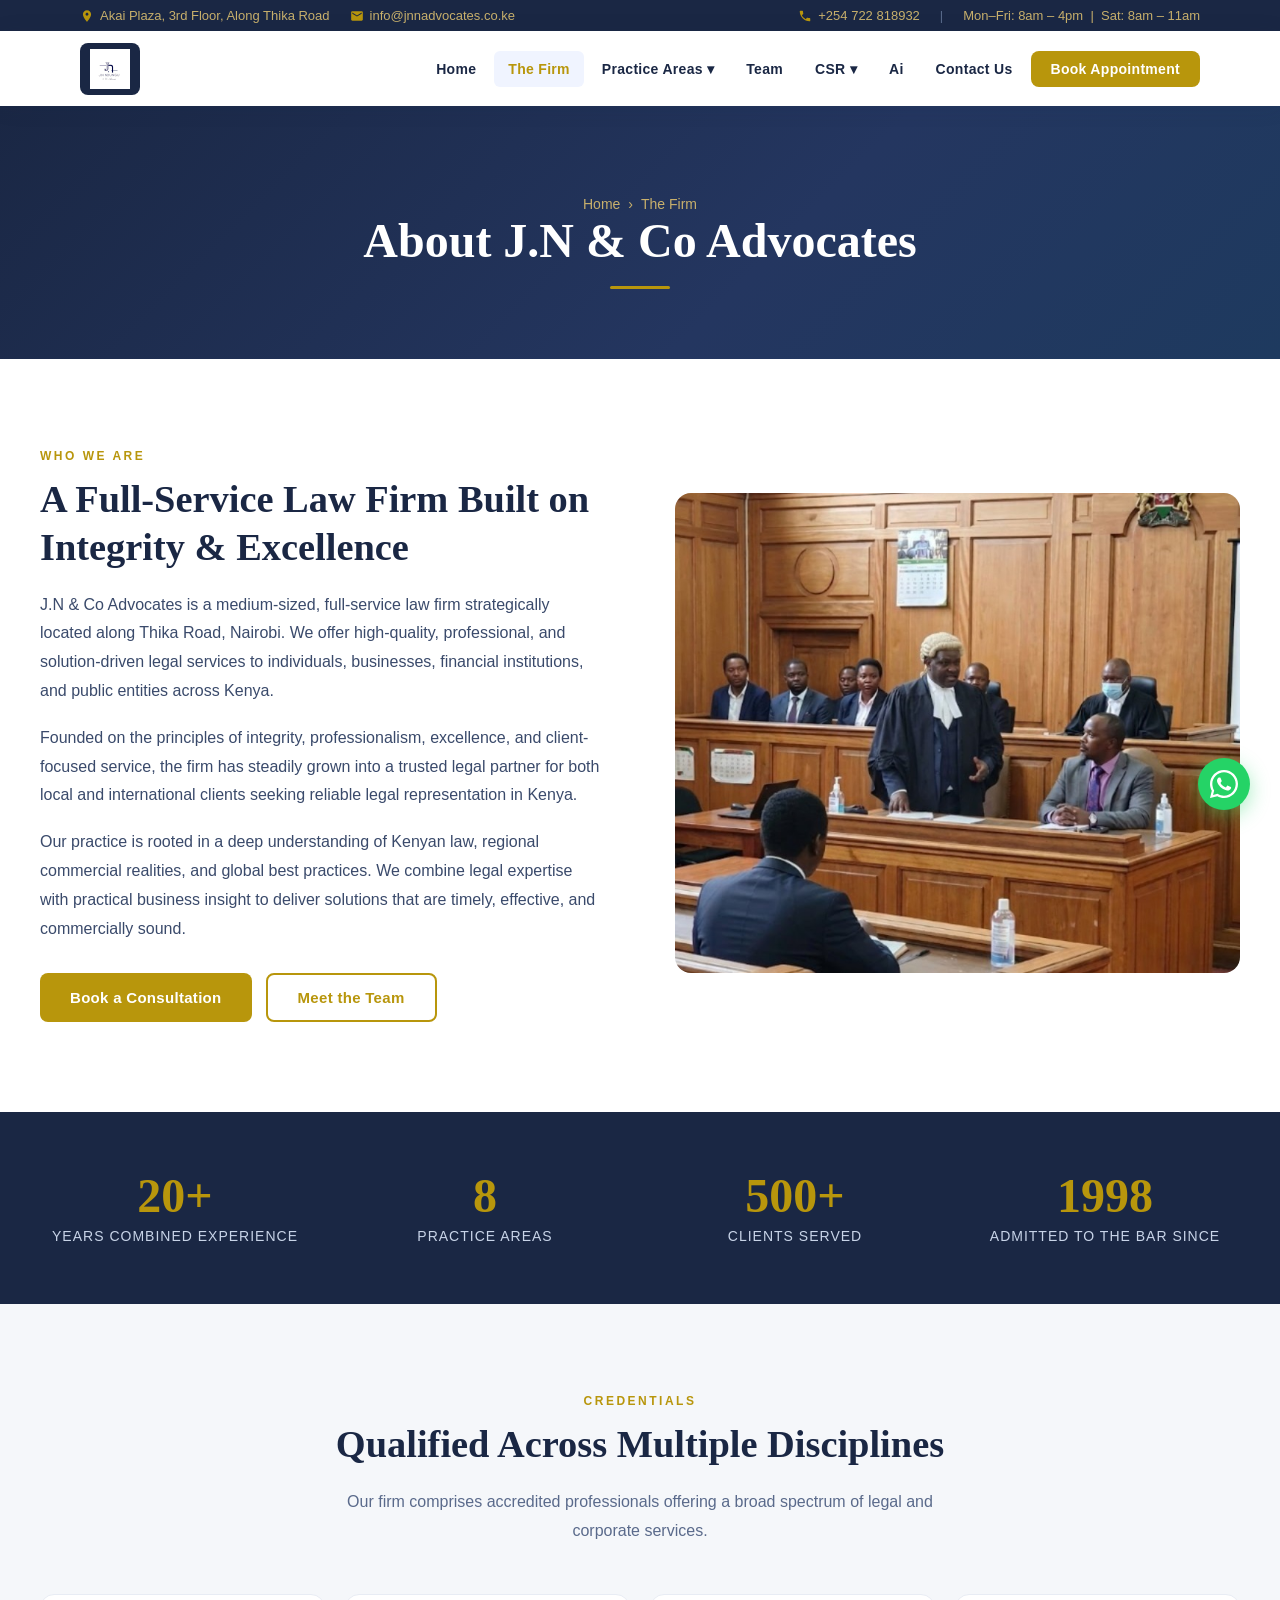
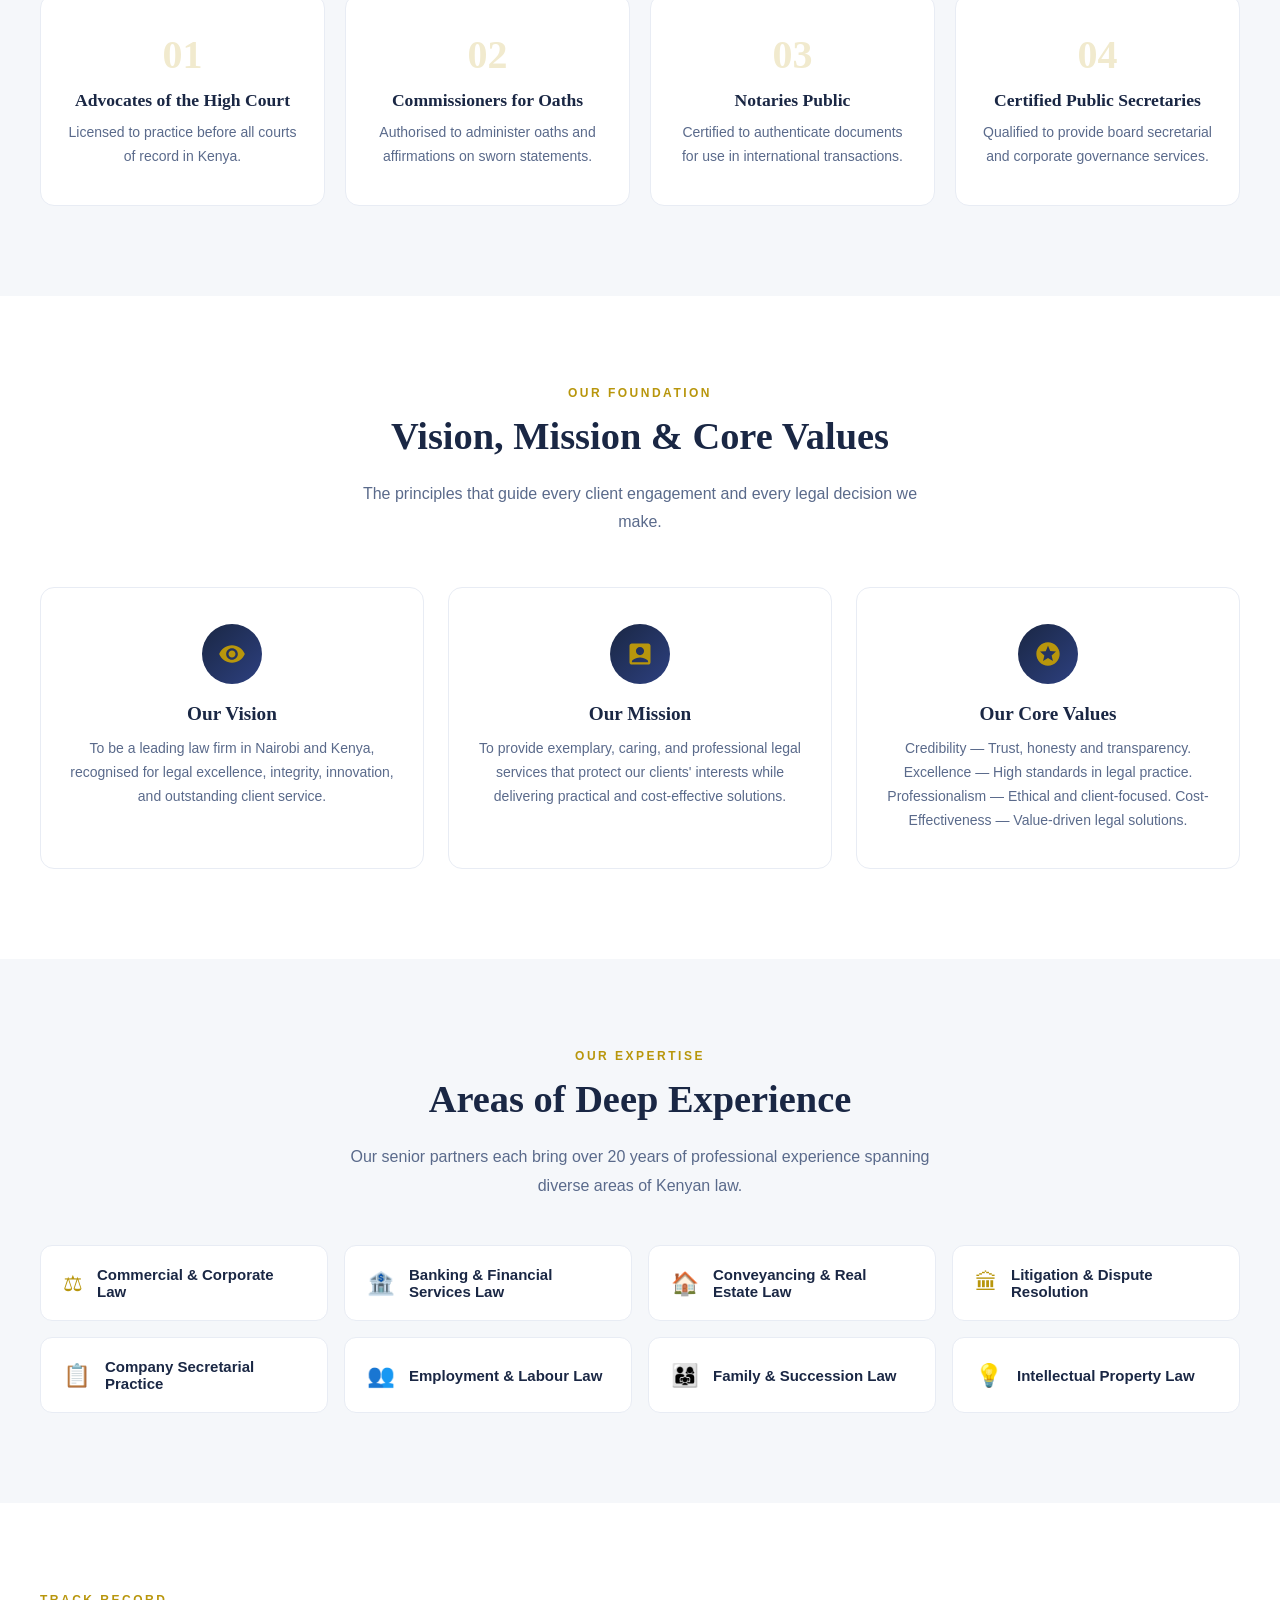
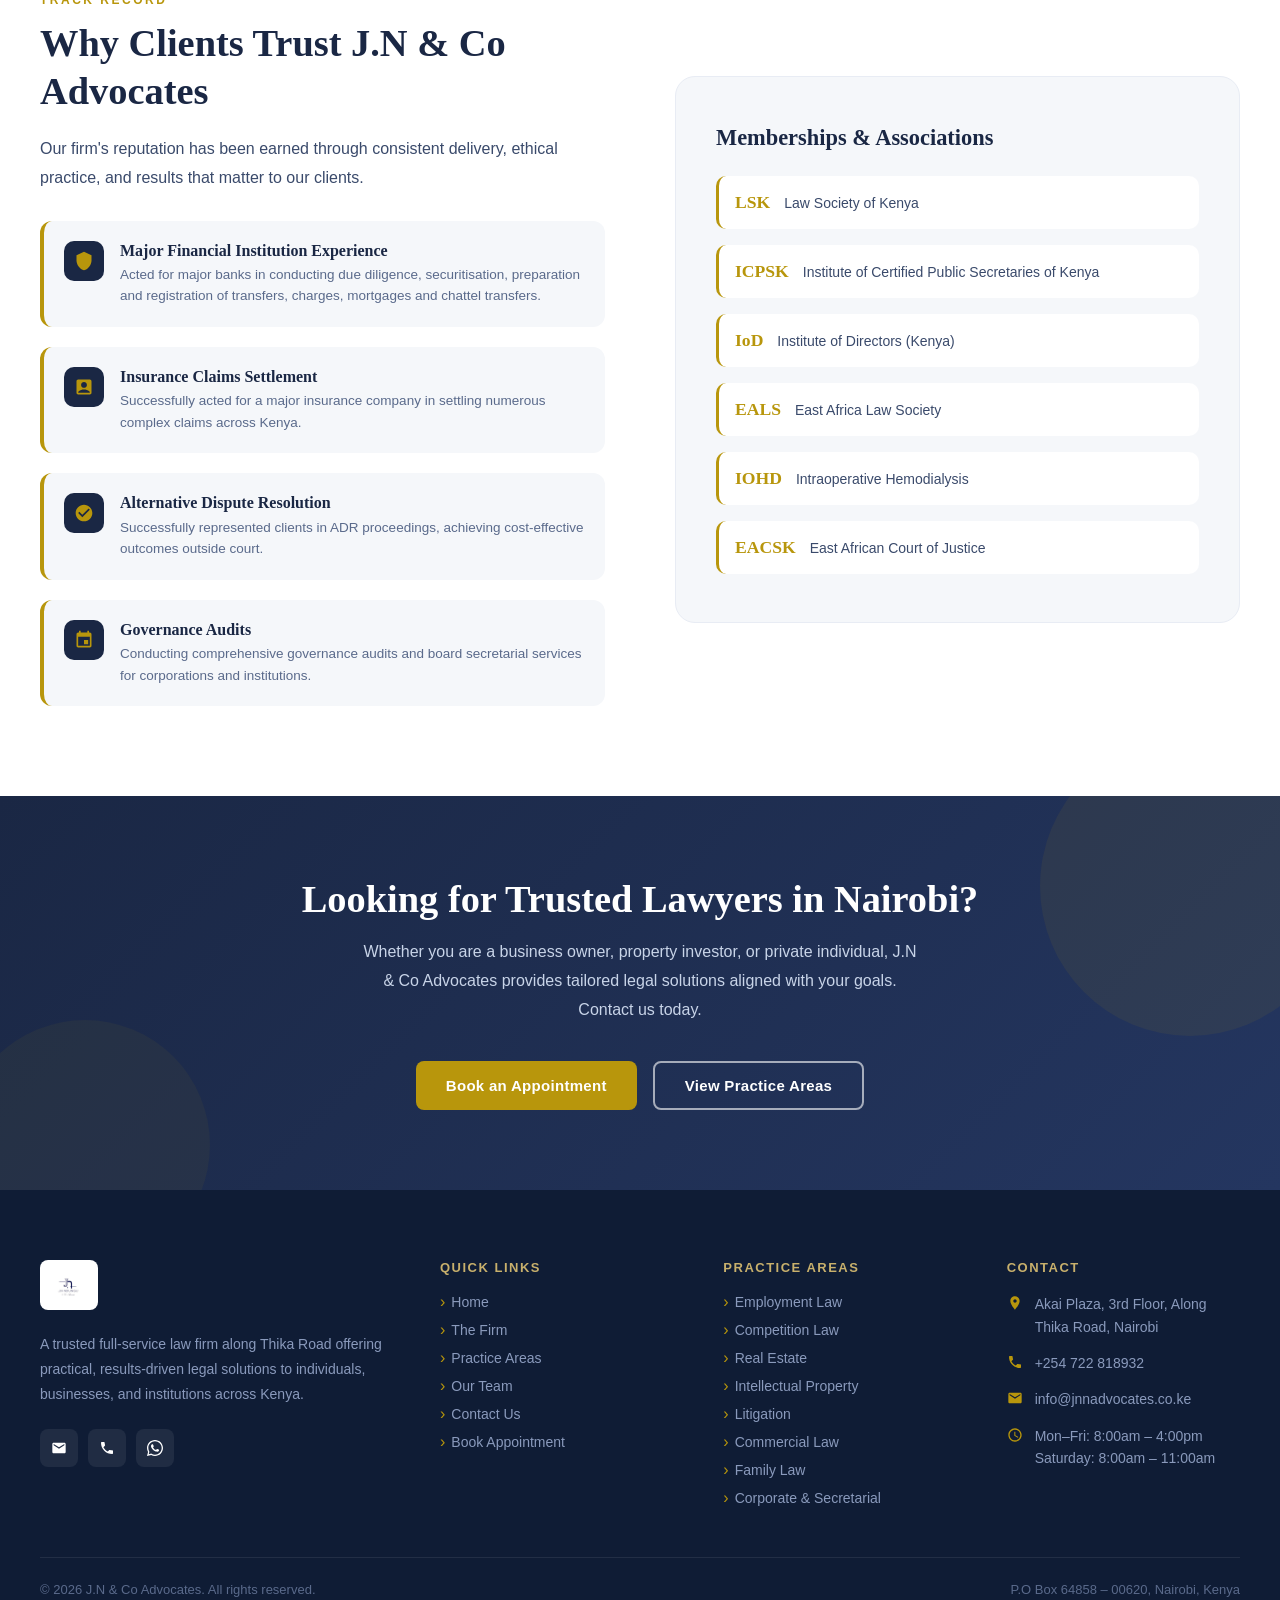
==== commit 98de24c1: "changes" ====
--- a/about.html
+++ b/about.html
@@ -330,6 +330,14 @@
               <span style="color:#b8960c;font-weight:900;font-family:Georgia,serif;font-size:1.1rem;">EALS</span>
               <span style="font-family:Arial,sans-serif;font-size:14px;color:#3a4a6b;">East Africa Law Society</span>
             </div>
+            <div style="display:flex;align-items:center;gap:14px;padding:16px;background:#fff;border-radius:10px;border-left:3px solid #b8960c;">
+              <span style="color:#b8960c;font-weight:900;font-family:Georgia,serif;font-size:1.1rem;">IOHD</span>
+              <span style="font-family:Arial,sans-serif;font-size:14px;color:#3a4a6b;">Intraoperative Hemodialysis</span>
+            </div>
+            <div style="display:flex;align-items:center;gap:14px;padding:16px;background:#fff;border-radius:10px;border-left:3px solid #b8960c;">
+              <span style="color:#b8960c;font-weight:900;font-family:Georgia,serif;font-size:1.1rem;">EACSK</span>
+              <span style="font-family:Arial,sans-serif;font-size:14px;color:#3a4a6b;">East African Court of Justice</span>
+            </div>
           </div>
         </div>
       </div>
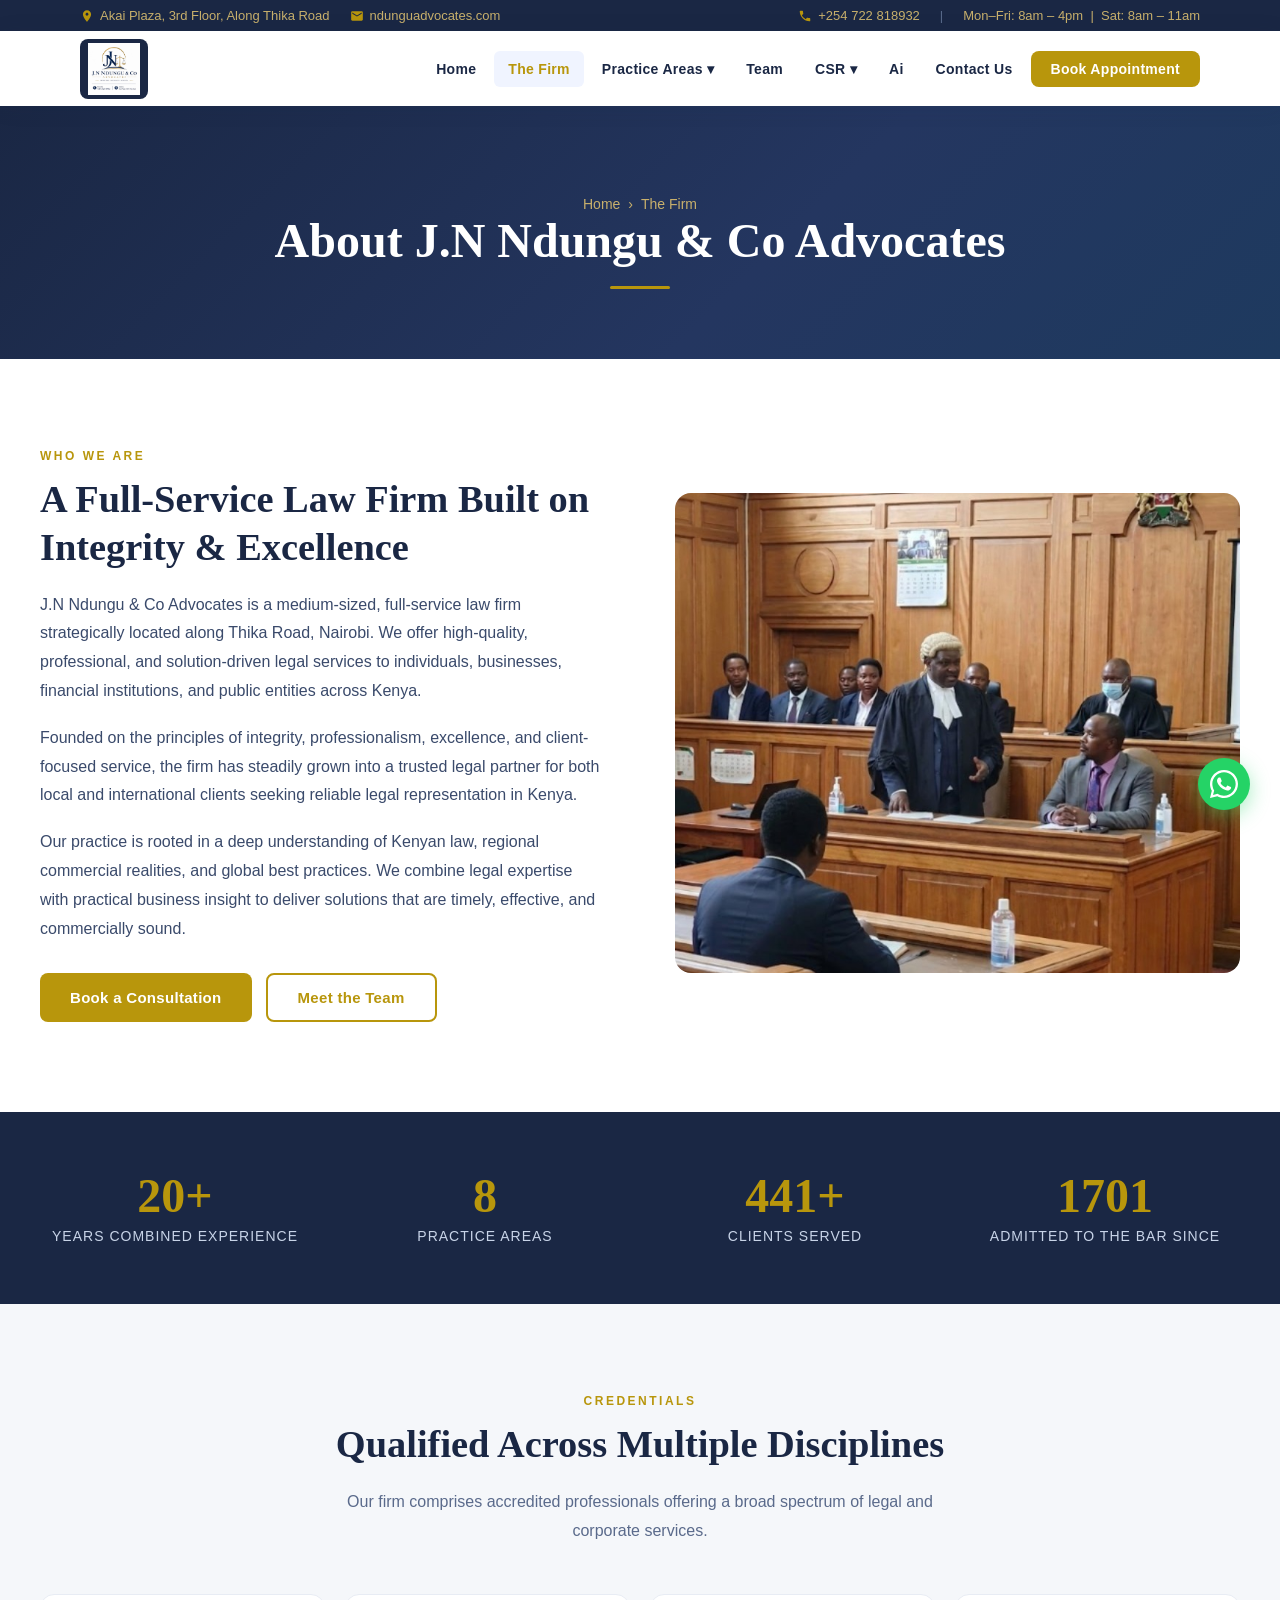
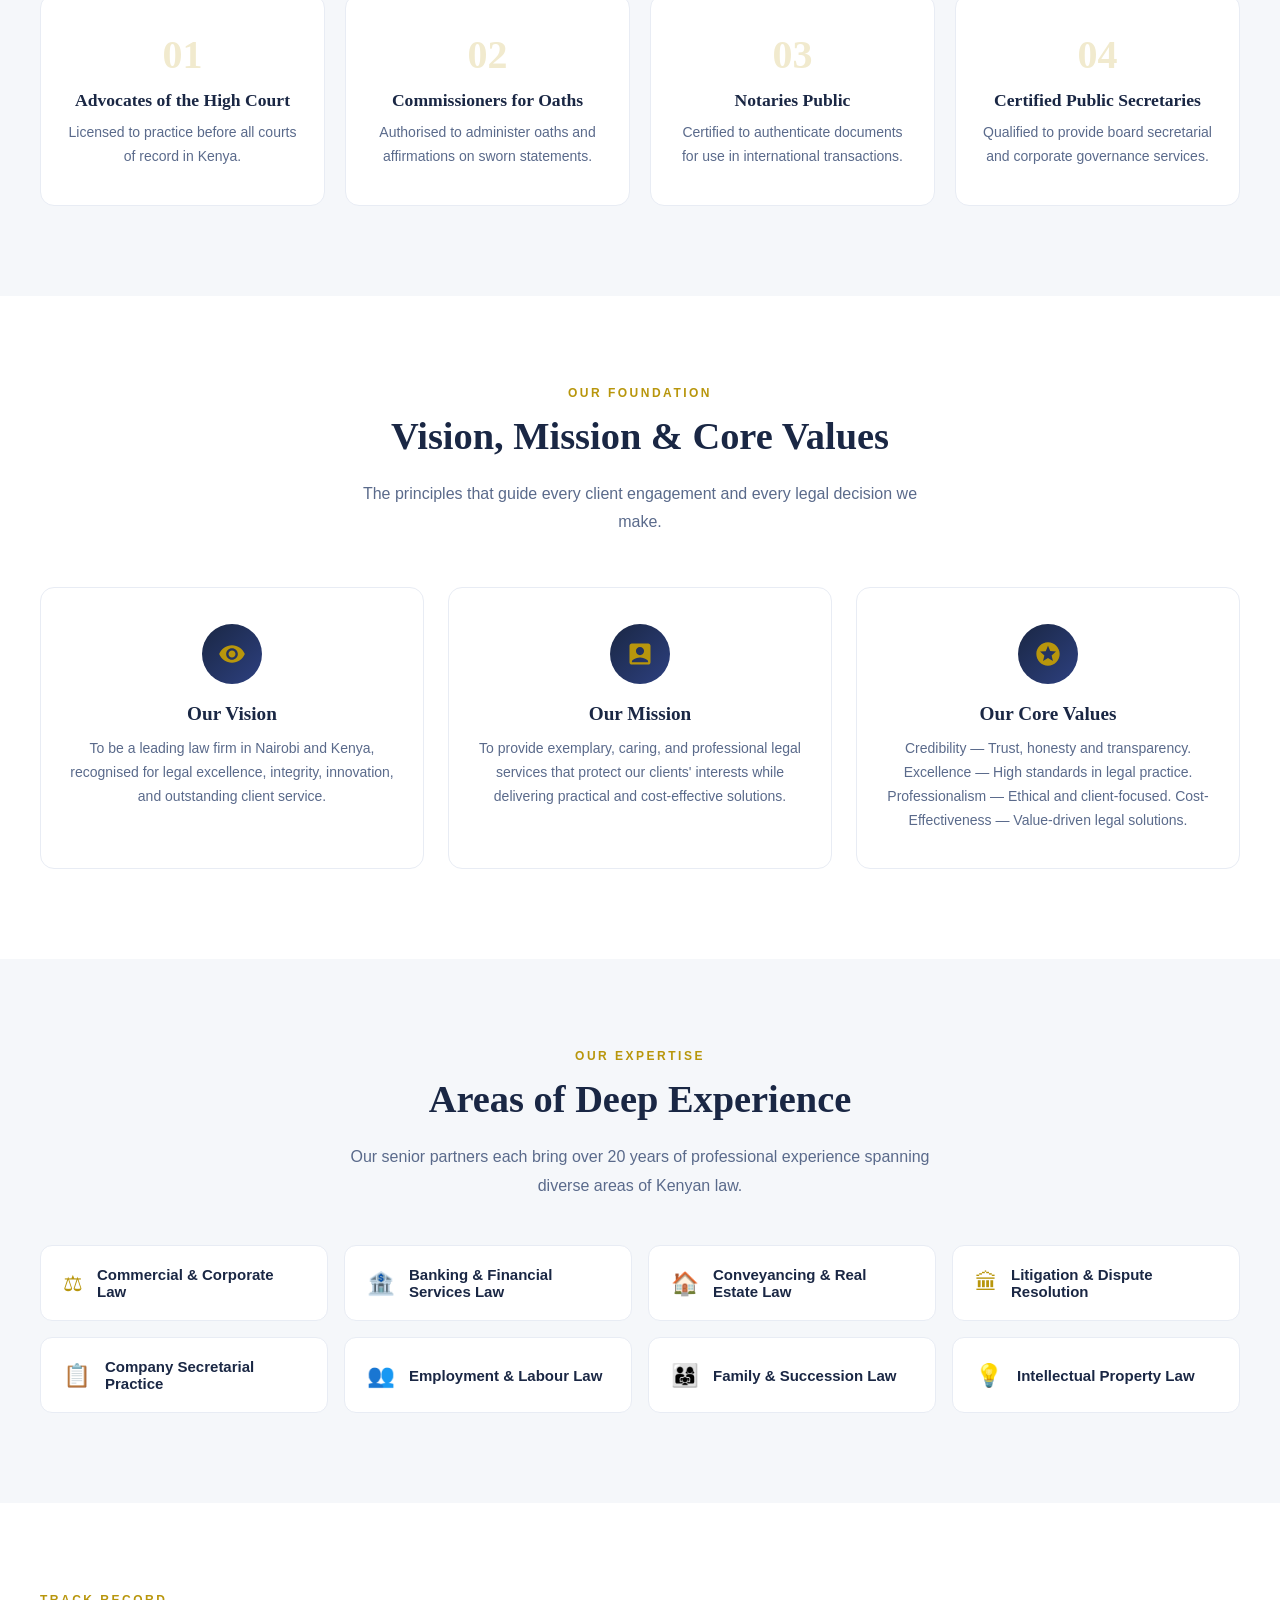
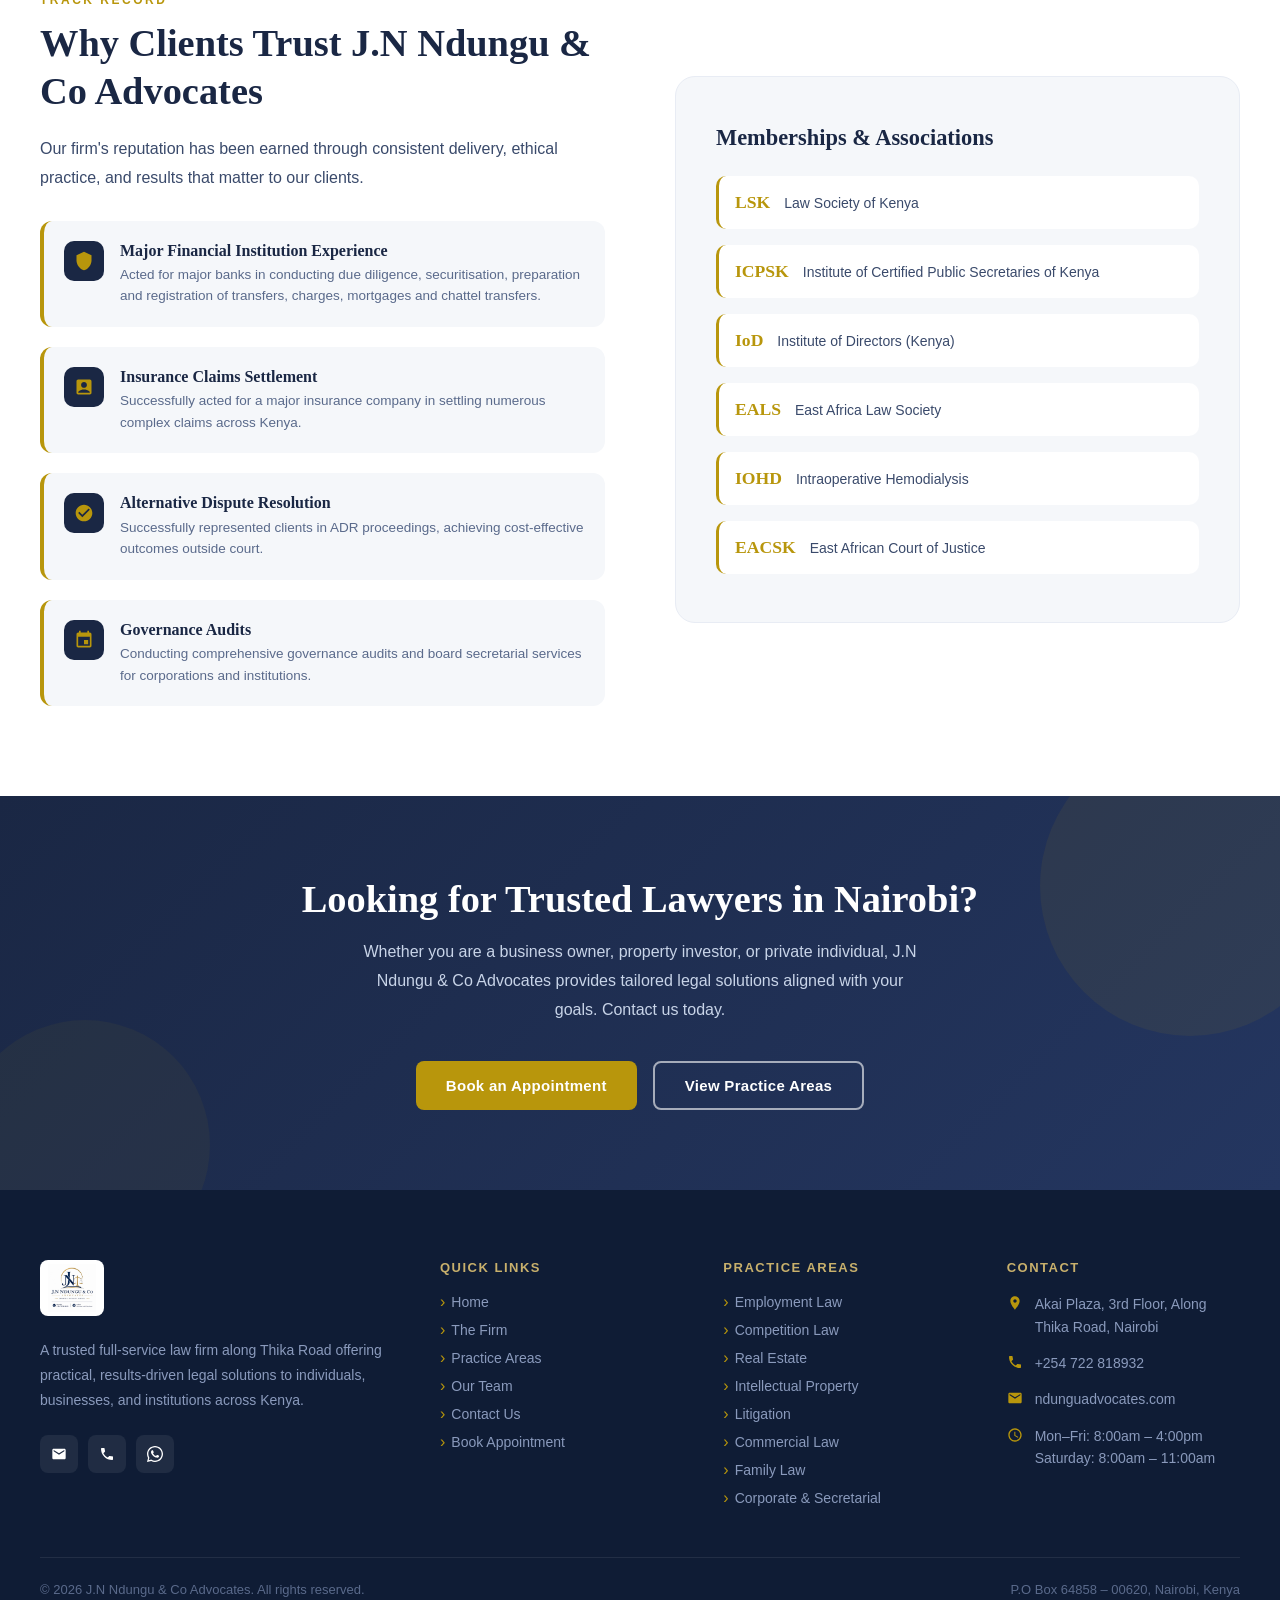
==== commit bb02dfb0: "rq updates" ====
--- a/about.html
+++ b/about.html
@@ -3,8 +3,8 @@
 <head>
   <meta charset="UTF-8" />
   <meta name="viewport" content="width=device-width, initial-scale=1.0" />
-  <title>The Firm – J.N & Co Advocates | Thika Road, Nairobi</title>
-  <meta name="description" content="J.N & Co Advocates is a medium-sized, full-service law firm strategically located along Thika Road, Nairobi, offering high-quality legal services across Kenya." />
+  <title>The Firm – J.N Ndungu & Co Advocates | Thika Road, Nairobi</title>
+  <meta name="description" content="J.N Ndungu & Co Advocates is a medium-sized, full-service law firm strategically located along Thika Road, Nairobi, offering high-quality legal services across Kenya." />
   <link rel="stylesheet" href="style.css" />
 </head>
 <body>
@@ -17,9 +17,9 @@
           <svg viewBox="0 0 24 24" width="14" height="14" fill="#b8960c"><path d="M12 2C8.13 2 5 5.13 5 9c0 5.25 7 13 7 13s7-7.75 7-13c0-3.87-3.13-7-7-7zm0 9.5c-1.38 0-2.5-1.12-2.5-2.5s1.12-2.5 2.5-2.5 2.5 1.12 2.5 2.5-1.12 2.5-2.5 2.5z"/></svg>
           Akai Plaza, 3rd Floor, Along Thika Road
         </a>
-        <a href="mailto:info@jnnadvocates.co.ke">
+        <a href="mailto:ndunguadvocates.com">
           <svg viewBox="0 0 24 24" width="14" height="14" fill="#b8960c"><path d="M20 4H4c-1.1 0-2 .9-2 2v12c0 1.1.9 2 2 2h16c1.1 0 2-.9 2-2V6c0-1.1-.9-2-2-2zm0 4l-8 5-8-5V6l8 5 8-5v2z"/></svg>
-          info@jnnadvocates.co.ke
+          ndunguadvocates.com
         </a>
       </div>
       <div class="topbar-right">
@@ -37,7 +37,7 @@
   <nav class="navbar">
     <div class="nav-inner">
       <a href="index.html" class="nav-logo">
-        <img src="images/logo.jpg" alt="J.N & Co Advocates" />
+        <img src="images/logo.jpg" alt="J.N Ndungu & Co Advocates" />
       </a>
       <ul class="nav-links">
         <li><a href="index.html">Home</a></li>
@@ -103,7 +103,7 @@
   <div class="page-hero">
     <div class="page-hero-content">
       <div class="breadcrumb"><a href="index.html">Home</a> <span>›</span> <span>The Firm</span></div>
-      <h1>About J.N & Co Advocates</h1>
+      <h1>About J.N Ndungu & Co Advocates</h1>
       <div class="gold-bar"></div>
     </div>
   </div>
@@ -115,7 +115,7 @@
         <div class="reveal-left">
           <span class="section-label">Who We Are</span>
           <h2 class="section-title">A Full-Service Law Firm Built on Integrity &amp; Excellence</h2>
-          <p style="margin-bottom:18px;">J.N & Co Advocates is a medium-sized, full-service law firm strategically located along Thika Road, Nairobi. We offer high-quality, professional, and solution-driven legal services to individuals, businesses, financial institutions, and public entities across Kenya.</p>
+          <p style="margin-bottom:18px;">J.N Ndungu & Co Advocates is a medium-sized, full-service law firm strategically located along Thika Road, Nairobi. We offer high-quality, professional, and solution-driven legal services to individuals, businesses, financial institutions, and public entities across Kenya.</p>
           <p style="margin-bottom:18px;">Founded on the principles of integrity, professionalism, excellence, and client-focused service, the firm has steadily grown into a trusted legal partner for both local and international clients seeking reliable legal representation in Kenya.</p>
           <p style="margin-bottom:30px;">Our practice is rooted in a deep understanding of Kenyan law, regional commercial realities, and global best practices. We combine legal expertise with practical business insight to deliver solutions that are timely, effective, and commercially sound.</p>
           <div style="display:flex;gap:14px;flex-wrap:wrap;">
@@ -124,7 +124,7 @@
           </div>
         </div>
         <div class="reveal-right">
-          <img src="images/law.jpeg" alt="J.N & Co Advocates Office along Thika Road" />
+          <img src="images/law.jpeg" alt="J.N Ndungu & Co Advocates Office along Thika Road" />
         </div>
       </div>
     </div>
@@ -270,7 +270,7 @@
       <div style="display:grid;grid-template-columns:1fr 1fr;gap:70px;align-items:center;">
         <div class="reveal-left">
           <span class="section-label">Track Record</span>
-          <h2 class="section-title">Why Clients Trust J.N & Co Advocates</h2>
+          <h2 class="section-title">Why Clients Trust J.N Ndungu & Co Advocates</h2>
           <p style="margin-bottom:28px;">Our firm's reputation has been earned through consistent delivery, ethical practice, and results that matter to our clients.</p>
           <ul class="why-list">
             <li>
@@ -348,7 +348,7 @@
   <div class="cta-band">
     <div class="container">
       <h2 class="reveal">Looking for Trusted Lawyers in Nairobi?</h2>
-      <p class="reveal">Whether you are a business owner, property investor, or private individual, J.N & Co Advocates provides tailored legal solutions aligned with your goals. Contact us today.</p>
+      <p class="reveal">Whether you are a business owner, property investor, or private individual, J.N Ndungu & Co Advocates provides tailored legal solutions aligned with your goals. Contact us today.</p>
       <div class="cta-buttons reveal">
         <a href="contact.html" class="btn btn-gold">Book an Appointment</a>
         <a href="practice-areas.html" class="btn btn-outline">View Practice Areas</a>
@@ -360,10 +360,10 @@
   <footer>
     <div class="footer-grid">
       <div class="footer-brand">
-        <img src="images/logo.jpg" alt="J.N & Co Advocates" />
+        <img src="images/logo.jpg" alt="J.N Ndungu & Co Advocates" />
         <p>A trusted full-service law firm along Thika Road offering practical, results-driven legal solutions to individuals, businesses, and institutions across Kenya.</p>
         <div class="footer-social">
-          <a href="mailto:info@jnnadvocates.co.ke" title="Email">
+          <a href="mailto:ndunguadvocates.com" title="Email">
             <svg viewBox="0 0 24 24"><path d="M20 4H4c-1.1 0-2 .9-2 2v12c0 1.1.9 2 2 2h16c1.1 0 2-.9 2-2V6c0-1.1-.9-2-2-2zm0 4l-8 5-8-5V6l8 5 8-5v2z"/></svg>
           </a>
           <a href="tel:+254722818932" title="Call">
@@ -410,7 +410,7 @@
         </div>
         <div class="footer-contact-item">
           <svg viewBox="0 0 24 24"><path d="M20 4H4c-1.1 0-2 .9-2 2v12c0 1.1.9 2 2 2h16c1.1 0 2-.9 2-2V6c0-1.1-.9-2-2-2zm0 4l-8 5-8-5V6l8 5 8-5v2z"/></svg>
-          <span><a href="mailto:info@jnnadvocates.co.ke">info@jnnadvocates.co.ke</a></span>
+          <span><a href="mailto:ndunguadvocates.com">ndunguadvocates.com</a></span>
         </div>
         <div class="footer-contact-item">
           <svg viewBox="0 0 24 24"><path d="M11.99 2C6.47 2 2 6.48 2 12s4.47 10 9.99 10C17.52 22 22 17.52 22 12S17.52 2 11.99 2zM12 20c-4.42 0-8-3.58-8-8s3.58-8 8-8 8 3.58 8 8-3.58 8-8 8zm.5-13H11v6l5.25 3.15.75-1.23-4.5-2.67V7z"/></svg>
@@ -419,7 +419,7 @@
       </div>
     </div>
     <div class="footer-bottom">
-      <p>© 2026 J.N & Co Advocates. All rights reserved.</p>
+      <p>© 2026 J.N Ndungu & Co Advocates. All rights reserved.</p>
       <p>P.O Box 64858 – 00620, Nairobi, Kenya</p>
     </div>
   </footer>
--- a/style.css
+++ b/style.css
@@ -106,11 +106,12 @@
 }
 
 .nav-logo img {
-  height: 52px;
+  height: 60px;
   width: auto;
   background: #1a2744;
-  padding: 6px 10px;
+  padding: 4px 8px;
   border-radius: 8px;
+  display: block;
 }
 
 .nav-links {
@@ -959,11 +960,11 @@
 }
 
 .footer-brand img {
-  height: 50px;
+  height: 56px;
   width: auto;
   margin-bottom: 18px;
   background: #ffffff;
-  padding: 6px 10px;
+  padding: 4px 8px;
   border-radius: 8px;
 }
 
